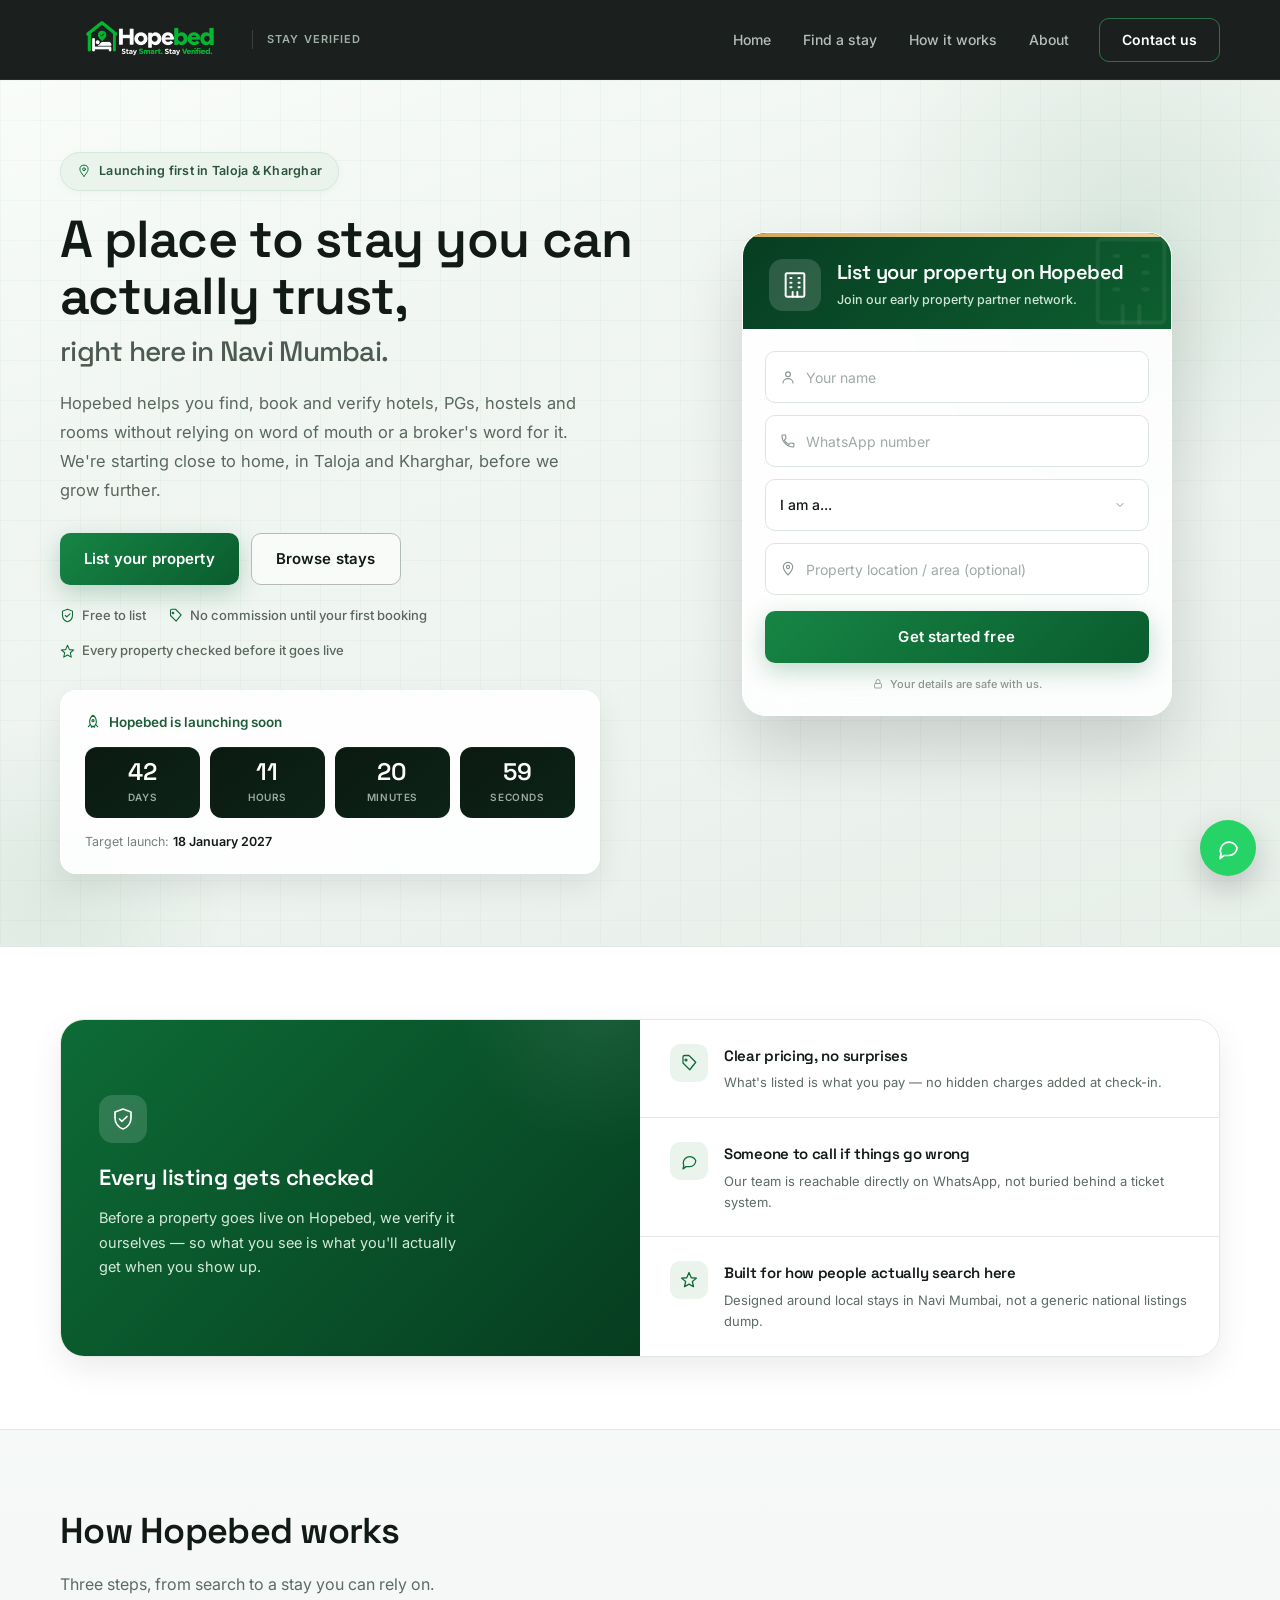
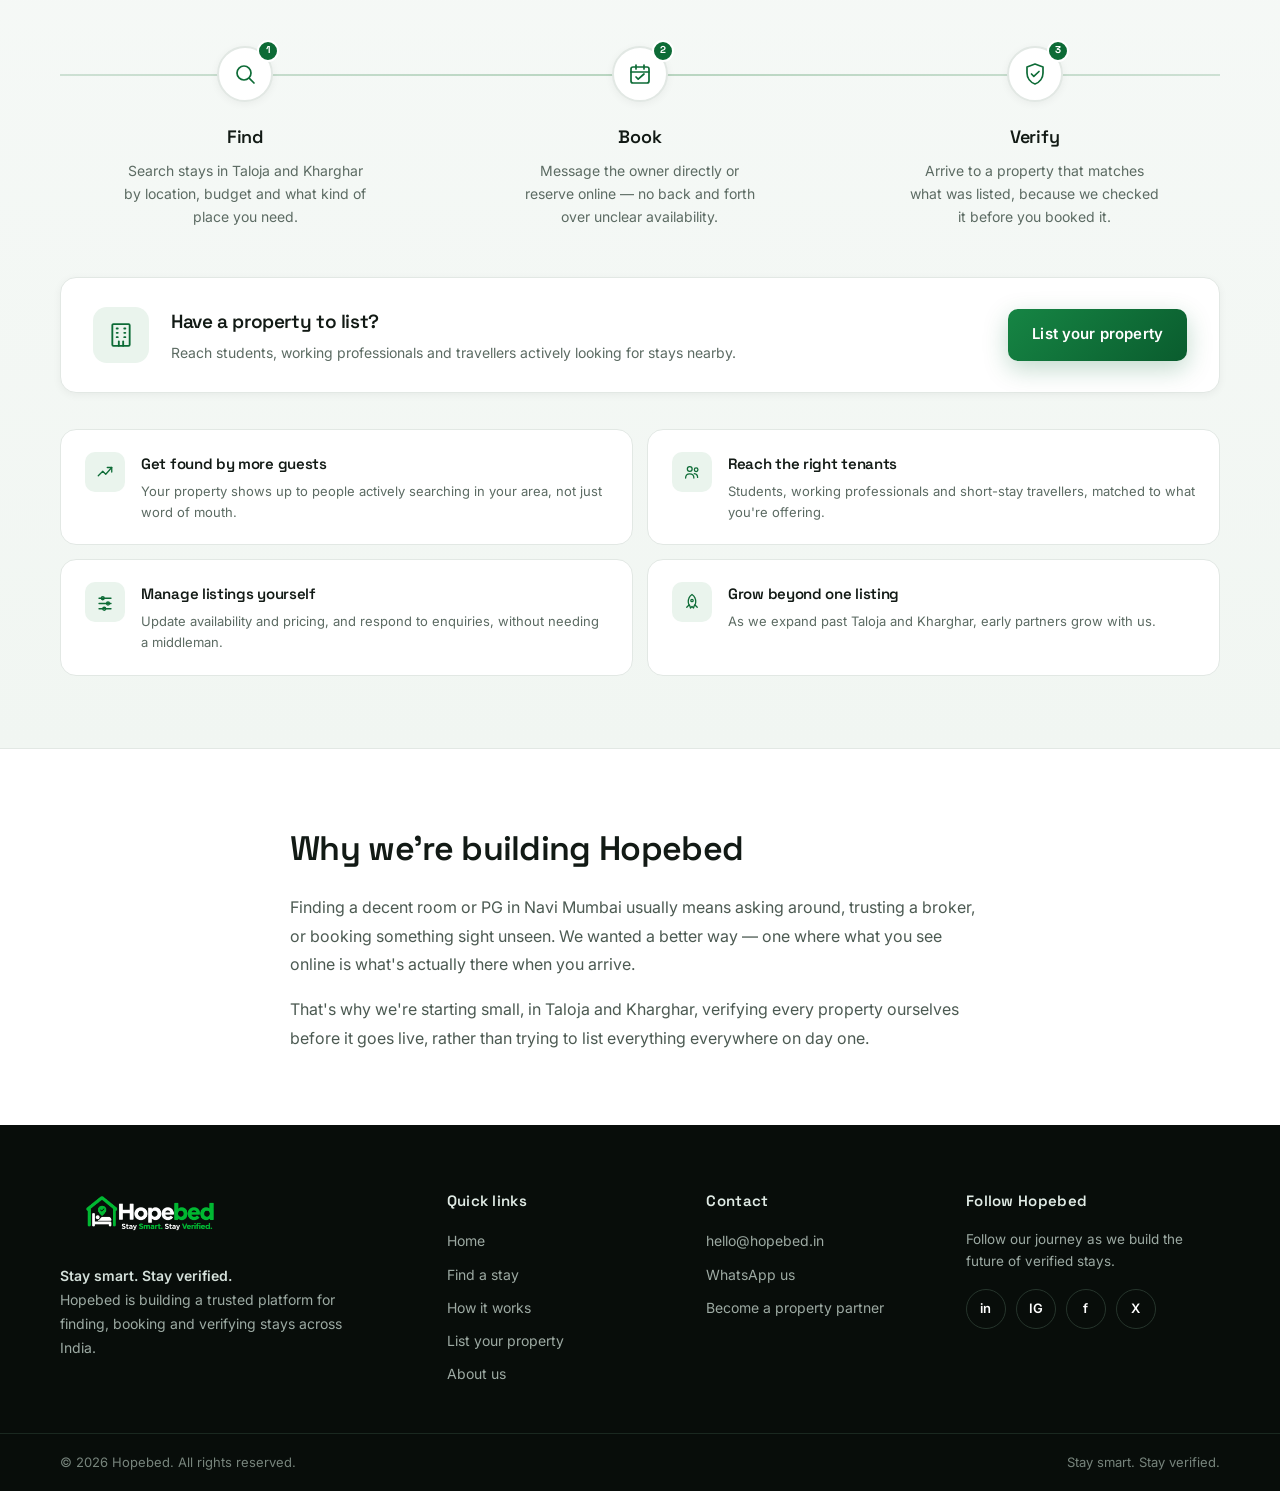
==== index.html @ f9433276 "Fix HTML structure by adding missing newline" ====
<!DOCTYPE html>
<html lang="en-IN">
<head>
    <meta charset="UTF-8">
    <meta name="viewport" content="width=device-width, initial-scale=1.0">
    <meta name="theme-color" content="#0a5c2e">
    <title>Hopebed | Find Verified Hotels, PGs & Hostels in India</title>
    <meta name="description" content="Hopebed is building a trusted platform to discover, book and verify hotels, PGs, hostels, rooms and accommodation in India. Launching first in Taloja and Kharghar, Navi Mumbai.">
    <meta name="author" content="Hopebed">
    <meta name="robots" content="index, follow">
    <link rel="canonical" href="https://hopebed.in/">
    <link rel="icon" type="image/png" href="./assets/favicon.PNG">
    <link rel="apple-touch-icon" href="./assets/favicon.PNG">

    <meta property="og:type" content="website">
    <meta property="og:url" content="https://hopebed.in/">
    <meta property="og:title" content="Hopebed | Find & Book Verified Stays in India">
    <meta property="og:description" content="Discover, book and verify trusted hotels, PGs, hostels, rooms and accommodation in India.">
    <meta property="og:image" content="https://hopebed.in/assets/favicon.PNG">
    <meta property="og:site_name" content="Hopebed">
    <meta property="og:locale" content="en_IN">

    <meta name="twitter:card" content="summary_large_image">
    <meta name="twitter:title" content="Hopebed | Verified Stays in India">
    <meta name="twitter:description" content="Find, book and verify trusted hotels, PGs, hostels and accommodation in India.">

    <script type="application/ld+json">
        {"@context":"https://schema.org","@type":"Organization","@id":"https://hopebed.in/#organization","name":"Hopebed","url":"https://hopebed.in/","logo":"https://hopebed.in/assets/favicon.PNG","description":"Hopebed is building a trusted platform to help people discover, book and verify accommodation in India.","email":"hello@hopebed.in","areaServed":{"@type":"Country","name":"India"}}
    </script>

    <link rel="preconnect" href="https://fonts.googleapis.com">
    <link rel="preconnect" href="https://fonts.gstatic.com" crossorigin>
    <link href="https://fonts.googleapis.com/css2?family=Space+Grotesk:wght@500;600;700&family=Inter:wght@400;500;600;700&display=swap" rel="stylesheet">

    <style>
        /* =====================================================
           ROOT — premium palette
        ===================================================== */
        :root {
            --green: #0d6b36;
            --green-dark: #063d20;
            --green-light: #168447;
            --green-pale: #eaf4ed;
            --green-mist: #f4faf6;
            --dark: #080d0a;
            --dark-soft: #0e1511;
            --text: #121a15;
            --muted: #5c6b63;
            --line: #e2e8e4;
            --soft: #f6f9f7;
            --white: #ffffff;
            --accent-gold: #d4a853;
            --shadow-sm: 0 2px 8px rgba(0, 0, 0, .05);
            --shadow-md: 0 12px 32px rgba(0, 0, 0, .08);
            --shadow-lg: 0 24px 56px rgba(0, 0, 0, .12);
            --shadow-xl: 0 32px 64px rgba(0, 0, 0, .15);
            --radius-sm: 10px;
            --radius-md: 16px;
            --radius-lg: 24px;
            --radius-xl: 32px;
            --font-display: "Space Grotesk", ui-sans-serif, system-ui, sans-serif;
            --font-body: "Inter", ui-sans-serif, system-ui, sans-serif;
            --transition: .25s cubic-bezier(.25, .46, .45, .94);
        }

        * {
            box-sizing: border-box;
            margin: 0;
            padding: 0;
        }
        html {
            scroll-behavior: smooth;
            -webkit-font-smoothing: antialiased;
            -moz-osx-font-smoothing: grayscale;
        }
        body {
            font-family: var(--font-body);
            color: var(--text);
            background: var(--white);
            line-height: 1.65;
            overflow-x: hidden;
        }
        body.menu-open {
            overflow: hidden;
        }
        a {
            text-decoration: none;
            color: inherit;
        }
        button,
        input,
        select {
            font: inherit;
            color: inherit;
        }
        img {
            max-width: 100%;
            display: block;
        }
        h1,
        h2,
        h3,
        h4 {
            font-family: var(--font-display);
            font-weight: 600;
            letter-spacing: -0.02em;
        }
        .container {
            width: min(1160px, calc(100% - 64px));
            margin-inline: auto;
        }

        .icon {
            width: 1em;
            height: 1em;
            stroke: currentColor;
            fill: none;
            stroke-width: 1.7;
            stroke-linecap: round;
            stroke-linejoin: round;
            flex-shrink: 0;
            display: block;
        }

        /* =====================================================
           NAVBAR — premium dark with blur
        ===================================================== */
        .nav {
            height: 80px;
            background: rgba(8, 13, 10, 0.92);
            backdrop-filter: blur(12px);
            color: #fff;
            position: sticky;
            top: 0;
            z-index: 1000;
            border-bottom: 1px solid rgba(255, 255, 255, .06);
        }
        .nav-inner {
            height: 100%;
            display: flex;
            align-items: center;
            justify-content: space-between;
            gap: 30px;
        }
        .brand {
            display: flex;
            align-items: center;
            flex-shrink: 0;
            gap: 12px;
            padding: 6px 0;
        }
        /* Removed white background from logo wrapper */
        .brand-logo-wrap {
            display: flex;
            align-items: center;
            justify-content: center;
        }
        .brand-logo {
            width: 180px;
            height: 52px;
            object-fit: contain;
            object-position: center;
            display: block;
            filter: brightness(1.1);
        }
        .brand-tagline {
            font-size: 11px;
            font-weight: 600;
            letter-spacing: .1em;
            text-transform: uppercase;
            color: #9fb0a7;
            padding-left: 14px;
            border-left: 1px solid rgba(255, 255, 255, .15);
        }

        .desktop-nav {
            display: flex;
            align-items: center;
            gap: 32px;
            margin-left: auto;
        }
        .desktop-nav a {
            color: #b5c0ba;
            font-size: 14px;
            font-weight: 500;
            transition: var(--transition);
            position: relative;
            padding: 6px 0;
        }
        .desktop-nav a::after {
            content: '';
            position: absolute;
            bottom: 0;
            left: 0;
            right: 0;
            height: 2px;
            background: var(--green-light);
            border-radius: 2px;
            transform: scaleX(0);
            transform-origin: left;
            transition: transform var(--transition);
        }
        .desktop-nav a:hover {
            color: #fff;
        }
        .desktop-nav a:hover::after {
            transform: scaleX(1);
        }

        .nav-actions {
            display: flex;
            align-items: center;
            gap: 14px;
        }
        .contact {
            min-height: 44px;
            padding: 0 22px;
            display: inline-flex;
            align-items: center;
            justify-content: center;
            border: 1px solid rgba(60, 200, 110, .5);
            border-radius: var(--radius-sm);
            font-size: 14px;
            font-weight: 600;
            transition: var(--transition);
            background: transparent;
            color: #fff;
        }
        .contact:hover {
            background: var(--green);
            border-color: var(--green);
            box-shadow: 0 6px 20px rgba(13, 107, 54, .4);
        }

        .menu-btn {
            display: none;
            width: 44px;
            height: 44px;
            border: 0;
            background: transparent;
            color: #fff;
            cursor: pointer;
            align-items: center;
            justify-content: center;
            border-radius: var(--radius-sm);
            transition: var(--transition);
        }
        .menu-btn:hover {
            background: rgba(255, 255, 255, .08);
        }
        .menu-btn .icon {
            width: 22px;
            height: 22px;
        }

        /* =====================================================
           MOBILE MENU — refined
        ===================================================== */
        .mobile-menu-overlay {
            position: fixed;
            inset: 0;
            background: rgba(0, 0, 0, .6);
            backdrop-filter: blur(6px);
            opacity: 0;
            visibility: hidden;
            transition: var(--transition);
            z-index: 1998;
        }
        .mobile-menu-overlay.active {
            opacity: 1;
            visibility: visible;
        }

        .mobile-menu {
            position: fixed;
            top: 0;
            right: 0;
            width: min(400px, 90%);
            height: 100dvh;
            background: var(--dark);
            color: #fff;
            z-index: 2000;
            padding: 0 24px 24px;
            transform: translateX(100%);
            transition: .35s cubic-bezier(.22, .61, .36, 1);
            display: flex;
            flex-direction: column;
        }
        .mobile-menu.active {
            transform: translateX(0);
        }
        .mobile-menu-header {
            min-height: 76px;
            display: flex;
            align-items: center;
            justify-content: space-between;
            border-bottom: 1px solid #1e2b23;
        }
        /* Removed white background from mobile logo wrapper */
        .mobile-menu-logo-wrap {
            display: flex;
            align-items: center;
            justify-content: center;
        }
        .mobile-menu-logo {
            width: 160px;
            height: 46px;
            object-fit: contain;
            object-position: center;
            filter: brightness(1.1);
        }
        .mobile-menu-close {
            width: 40px;
            height: 40px;
            border: 0;
            border-radius: 50%;
            background: #18231d;
            color: #fff;
            cursor: pointer;
            display: flex;
            align-items: center;
            justify-content: center;
            transition: var(--transition);
        }
        .mobile-menu-close:hover {
            background: #26352c;
        }
        .mobile-menu-close .icon {
            width: 18px;
            height: 18px;
        }

        .mobile-menu-nav {
            display: flex;
            flex-direction: column;
            gap: 4px;
            padding: 20px 0;
        }
        .menu-link {
            min-height: 52px;
            display: flex;
            align-items: center;
            gap: 10px;
            padding: 12px 16px;
            border-radius: 10px;
            font-weight: 500;
            font-size: 15px;
            transition: var(--transition);
        }
        .menu-link:hover {
            background: #131f18;
        }
        .menu-list-property {
            background: linear-gradient(135deg, #1b8748, #0c5d30);
            justify-content: space-between;
            font-weight: 600;
            box-shadow: 0 4px 14px rgba(13, 107, 54, .3);
        }
        .menu-list-property:hover {
            background: linear-gradient(135deg, #1f9a53, #0e6b38);
        }
        .menu-list-property .icon {
            width: 16px;
            height: 16px;
        }

        .mobile-menu-actions {
            margin-top: auto;
            padding-top: 18px;
            border-top: 1px solid #1e2b23;
        }
        .menu-whatsapp {
            min-height: 52px;
            display: flex;
            align-items: center;
            justify-content: center;
            gap: 8px;
            border: 1px solid #3a4d42;
            border-radius: 10px;
            font-weight: 600;
            font-size: 14px;
            transition: var(--transition);
        }
        .menu-whatsapp:hover {
            background: #13201a;
            border-color: #5a7568;
        }
        .menu-whatsapp .icon {
            width: 16px;
            height: 16px;
        }

        /* =====================================================
           HERO — premium with abstract background
        ===================================================== */
        .hero {
            position: relative;
            overflow: hidden;
            background: linear-gradient(160deg, #f9fcf9 0%, #f1f6f2 30%, #eef4f0 60%, #e7efe9 100%);
            border-bottom: 1px solid var(--line);
        }
        .hero::before {
            content: '';
            position: absolute;
            width: 600px;
            height: 600px;
            right: -150px;
            top: -150px;
            border-radius: 50%;
            background: radial-gradient(circle, rgba(13, 107, 54, 0.1), transparent 65%);
            pointer-events: none;
        }
        .hero::after {
            content: '';
            position: absolute;
            width: 350px;
            height: 350px;
            left: -120px;
            bottom: -120px;
            border-radius: 50%;
            background: radial-gradient(circle, rgba(13, 107, 54, 0.08), transparent 70%);
            pointer-events: none;
        }
        .hero-grid-bg {
            position: absolute;
            top: 0;
            left: 0;
            right: 0;
            bottom: 0;
            background-image: 
                linear-gradient(rgba(13, 107, 54, 0.03) 1px, transparent 1px),
                linear-gradient(90deg, rgba(13, 107, 54, 0.03) 1px, transparent 1px);
            background-size: 40px 40px;
            pointer-events: none;
        }

        .hero-inner {
            position: relative;
            z-index: 2;
            display: grid;
            grid-template-columns: 1fr 0.9fr;
            align-items: start;
            gap: 48px;
            padding: 64px 0 72px;
        }

        .hero-content {
            max-width: 620px;
            padding-top: 8px;
        }
        .location-tag {
            display: inline-flex;
            align-items: center;
            gap: 8px;
            padding: 8px 16px;
            background: var(--green-pale);
            border: 1px solid #d4e8db;
            border-radius: 30px;
            color: #2c533d;
            font-size: 12.5px;
            font-weight: 600;
            letter-spacing: .02em;
            box-shadow: 0 2px 8px rgba(0,0,0,.03);
        }
        .location-tag .icon {
            color: var(--green);
            width: 14px;
            height: 14px;
        }

        h1 {
            margin: 20px 0 20px;
            font-weight: 600;
            letter-spacing: -0.03em;
            color: var(--text);
        }
        h1 .line-a {
            display: block;
            font-size: clamp(34px, 4.5vw, 52px);
            line-height: 1.1;
        }
        h1 .line-b {
            display: block;
            font-size: clamp(20px, 2.5vw, 28px);
            font-weight: 500;
            color: #4c5a52;
            line-height: 1.3;
            margin-top: 8px;
        }

        .hero-copy {
            max-width: 520px;
            margin: 0;
            font-size: 16.5px;
            line-height: 1.75;
            color: #5a675f;
        }

        .hero-buttons {
            display: flex;
            align-items: center;
            gap: 12px;
            margin: 28px 0 20px;
            flex-wrap: wrap;
        }
        .btn {
            min-height: 52px;
            padding: 0 24px;
            border-radius: var(--radius-sm);
            display: inline-flex;
            align-items: center;
            gap: 8px;
            justify-content: center;
            font-size: 15px;
            font-weight: 600;
            cursor: pointer;
            border: 0;
            transition: var(--transition);
            letter-spacing: .01em;
        }
        .btn-primary {
            color: #fff;
            background: linear-gradient(135deg, #168544, #0a5c2e);
            box-shadow: 0 8px 24px rgba(13, 107, 54, .25);
        }
        .btn-primary:hover {
            box-shadow: 0 12px 32px rgba(13, 107, 54, .35);
            transform: translateY(-2px);
            background: linear-gradient(135deg, #1a954e, #0d6b36);
        }
        .btn-outline {
            border: 1.5px solid #b0bcb5;
            background: rgba(255, 255, 255, 0.6);
            backdrop-filter: blur(4px);
            color: var(--text);
        }
        .btn-outline:hover {
            border-color: var(--green);
            color: var(--green-dark);
            background: rgba(13, 107, 54, .06);
        }
        .btn:focus-visible {
            outline: 3px solid rgba(13, 107, 54, .4);
            outline-offset: 2px;
        }

        .hero-notes {
            display: flex;
            flex-wrap: wrap;
            gap: 14px 22px;
        }
        .hero-notes .note {
            display: flex;
            align-items: center;
            gap: 7px;
            font-size: 13px;
            color: #5a675f;
            font-weight: 500;
        }
        .hero-notes .icon {
            color: var(--green);
            width: 15px;
            height: 15px;
        }

        /* countdown — premium card */
        .launch-countdown {
            max-width: 540px;
            margin-top: 28px;
            padding: 20px 24px;
            background: rgba(255, 255, 255, 0.9);
            backdrop-filter: blur(10px);
            border: 1px solid rgba(255, 255, 255, 0.8);
            border-radius: var(--radius-md);
            box-shadow: var(--shadow-md);
        }
        .launch-label {
            display: flex;
            align-items: center;
            gap: 8px;
            margin-bottom: 14px;
            font-size: 13.5px;
            font-weight: 600;
            color: #1f5c39;
        }
        .launch-label .icon {
            color: var(--green);
            width: 16px;
            height: 16px;
        }
        .countdown {
            display: flex;
            gap: 10px;
        }
        .countdown-box {
            flex: 1;
            min-width: 70px;
            padding: 12px 6px;
            text-align: center;
            background: linear-gradient(145deg, #0b1a11, #0d2318);
            border-radius: 12px;
            color: #fff;
            box-shadow: inset 0 1px 0 rgba(255,255,255,.05);
        }
        .countdown-number {
            display: block;
            font-family: var(--font-display);
            font-size: 24px;
            font-weight: 600;
            line-height: 1.1;
            letter-spacing: .02em;
        }
        .countdown-text {
            display: block;
            margin-top: 4px;
            font-size: 10px;
            font-weight: 600;
            letter-spacing: .06em;
            text-transform: uppercase;
            color: #9caaa3;
        }
        .launch-date {
            margin: 14px 0 0;
            font-size: 12.5px;
            color: #76827b;
        }
        .launch-date strong {
            color: var(--text);
            font-weight: 600;
        }

        /* =====================================================
           LEAD CARD — premium glass style (with image icon)
        ===================================================== */
        .lead-card {
            width: 100%;
            max-width: 430px;
            justify-self: center;
            background: rgba(255, 255, 255, 0.85);
            backdrop-filter: blur(20px);
            border: 1px solid rgba(255, 255, 255, 0.9);
            border-radius: var(--radius-lg);
            overflow: hidden;
            box-shadow: var(--shadow-xl);
            transition: var(--transition);
            margin-top: 88px;
            margin-right: initial;
        }
        .lead-head {
            padding: 26px 26px 18px;
            background: linear-gradient(135deg, #073d22, #0d5f30);
            color: #fff;
            position: relative;
            display: flex;
            align-items: center;
            gap: 16px;
        }
        .lead-head::after {
            content: '';
            position: absolute;
            top: 0;
            left: 0;
            right: 0;
            height: 4px;
            background: linear-gradient(90deg, #d4a853, #f0d6a0);
        }
        .lead-head-icon {
            width: 52px;
            height: 52px;
            border-radius: 14px;
            background: rgba(255, 255, 255, 0.15);
            display: flex;
            align-items: center;
            justify-content: center;
            flex-shrink: 0;
        }
        .lead-head-icon .icon {
            width: 28px;
            height: 28px;
            color: #fff;
        }
        .lead-head h2 {
            font-size: 20px;
            line-height: 1.3;
            font-weight: 600;
            margin-bottom: 5px;
        }
        .lead-head p {
            margin: 0;
            font-size: 12.5px;
            font-weight: 500;
            color: #cfe6d7;
        }
        /* subtle background icon */
        .lead-head::before {
            content: '';
            position: absolute;
            right: -10px;
            top: 50%;
            transform: translateY(-50%);
            width: 100px;
            height: 100px;
            background: url("data:image/svg+xml,%3Csvg xmlns='http://www.w3.org/2000/svg' viewBox='0 0 24 24' fill='none' stroke='rgba(255,255,255,0.08)' stroke-width='1' stroke-linecap='round' stroke-linejoin='round'%3E%3Crect x='4' y='2' width='16' height='20' rx='1'/%3E%3Cline x1='8' y1='6' x2='9' y2='6'/%3E%3Cline x1='15' y1='6' x2='16' y2='6'/%3E%3Cline x1='8' y1='10' x2='9' y2='10'/%3E%3Cline x1='15' y1='10' x2='16' y2='10'/%3E%3Cline x1='8' y1='14' x2='9' y2='14'/%3E%3Cline x1='15' y1='14' x2='16' y2='14'/%3E%3Cline x1='10' y1='22' x2='10' y2='18'/%3E%3Cline x1='14' y1='22' x2='14' y2='18'/%3E%3C/svg%3E") no-repeat center / contain;
            opacity: 0.8;
            pointer-events: none;
        }

        .form {
            padding: 22px;
        }
        .field {
            width: 100%;
            height: 52px;
            margin-bottom: 12px;
            padding: 0 14px;
            display: flex;
            align-items: center;
            gap: 10px;
            border: 1.5px solid #dde5e0;
            border-radius: var(--radius-sm);
            background: rgba(255, 255, 255, 0.8);
            transition: var(--transition);
            color: #8a958e;
        }
        .field:focus-within {
            border-color: var(--green-light);
            box-shadow: 0 0 0 3px rgba(22, 132, 71, .12);
            color: var(--green);
        }
        .field .icon {
            width: 16px;
            height: 16px;
            flex-shrink: 0;
        }
        .field input,
        .field select {
            width: 100%;
            height: 100%;
            border: 0;
            outline: 0;
            background: transparent;
            color: var(--text);
            font-size: 14px;
            font-weight: 500;
        }
        .field input::placeholder {
            color: #a0aba5;
            font-weight: 400;
        }
        .field select {
            cursor: pointer;
            appearance: none;
            -webkit-appearance: none;
            padding-right: 20px;
            background-image: url("data:image/svg+xml,%3Csvg xmlns='http://www.w3.org/2000/svg' width='12' height='12' viewBox='0 0 24 24' fill='none' stroke='%238a958e' stroke-width='2' stroke-linecap='round' stroke-linejoin='round'%3E%3Cpolyline points='6 9 12 15 18 9'/%3E%3C/svg%3E");
            background-repeat: no-repeat;
            background-position: right 8px center;
        }
        .field.error {
            border-color: #d64545;
        }
        .field.error:focus-within {
            box-shadow: 0 0 0 3px rgba(214, 69, 69, .1);
        }

        .error-msg {
            display: none;
            margin: -4px 0 8px 4px;
            font-size: 11px;
            color: #d64545;
            font-weight: 500;
        }
        .error-msg.show {
            display: block;
        }

        .form .submit {
            width: 100%;
            margin-top: 4px;
            min-height: 52px;
            border-radius: var(--radius-sm);
            font-size: 15px;
        }

        .toast {
            display: none;
            margin-top: 10px;
            padding: 10px 14px;
            background: #eaf7ee;
            border: 1px solid #b9ddc4;
            border-radius: var(--radius-sm);
            color: #196b38;
            font-size: 12px;
            text-align: center;
            font-weight: 500;
        }
        .toast.show {
            display: block;
            animation: fadeInUp .3s ease;
        }
        .secure {
            margin-top: 12px;
            display: flex;
            align-items: center;
            justify-content: center;
            gap: 6px;
            font-size: 11px;
            color: #8a958e;
            font-weight: 500;
        }
        .secure .icon {
            width: 12px;
            height: 12px;
        }

        @keyframes fadeInUp {
            from { opacity: 0; transform: translateY(6px); }
            to { opacity: 1; transform: translateY(0); }
        }

        /* =====================================================
           BENEFITS — premium grid
        ===================================================== */
        .section {
            padding: 72px 0;
        }
        .benefits-section {
            background: var(--white);
            border-bottom: 1px solid var(--line);
        }
        .benefits-grid {
            display: grid;
            grid-template-columns: 1fr 1fr;
            gap: 0;
            border: 1px solid var(--line);
            border-radius: var(--radius-lg);
            overflow: hidden;
            box-shadow: var(--shadow-md);
        }
        .benefit-feature {
            padding: 42px 38px;
            background: linear-gradient(135deg, #0d6b36, #063d20);
            color: #fff;
            display: flex;
            flex-direction: column;
            justify-content: center;
            gap: 14px;
            position: relative;
            overflow: hidden;
        }
        .benefit-feature::before {
            content: '';
            position: absolute;
            top: -50%;
            right: -20%;
            width: 300px;
            height: 300px;
            background: radial-gradient(circle, rgba(255,255,255,0.08), transparent 70%);
            border-radius: 50%;
        }
        .benefit-feature .icon-badge {
            width: 48px;
            height: 48px;
            border-radius: 14px;
            background: rgba(255, 255, 255, .15);
            display: flex;
            align-items: center;
            justify-content: center;
            margin-bottom: 6px;
        }
        .benefit-feature .icon-badge .icon {
            width: 24px;
            height: 24px;
        }
        .benefit-feature h3 {
            font-size: 22px;
            font-weight: 600;
            line-height: 1.3;
        }
        .benefit-feature p {
            margin: 0;
            font-size: 14.5px;
            line-height: 1.7;
            color: #d6ead9;
            max-width: 360px;
        }

        .benefit-list {
            display: flex;
            flex-direction: column;
        }
        .benefit-row {
            flex: 1;
            padding: 24px 30px;
            display: flex;
            gap: 16px;
            align-items: flex-start;
            border-bottom: 1px solid var(--line);
            transition: var(--transition);
            background: var(--white);
        }
        .benefit-row:last-child {
            border-bottom: 0;
        }
        .benefit-row:hover {
            background: var(--green-mist);
        }
        .benefit-row .icon-wrap {
            width: 38px;
            height: 38px;
            border-radius: 10px;
            flex-shrink: 0;
            background: var(--green-pale);
            color: var(--green);
            display: flex;
            align-items: center;
            justify-content: center;
        }
        .benefit-row .icon-wrap .icon {
            width: 18px;
            height: 18px;
        }
        .benefit-row h4 {
            font-size: 15px;
            font-weight: 600;
            margin-bottom: 4px;
        }
        .benefit-row p {
            margin: 0;
            font-size: 13px;
            line-height: 1.6;
            color: var(--muted);
        }

        /* =====================================================
           HOW IT WORKS — fixed timeline with proper connection line
        ===================================================== */
        .how {
            padding: 72px 0;
            background: linear-gradient(180deg, var(--soft), #f1f6f2);
            border-bottom: 1px solid var(--line);
        }
        .how-head {
            max-width: 560px;
            margin-bottom: 48px;
        }
        .how-head h2 {
            font-size: clamp(28px, 3vw, 36px);
            font-weight: 600;
            margin-bottom: 10px;
            letter-spacing: -0.02em;
        }
        .how-head p {
            margin: 0;
            font-size: 16px;
            color: var(--muted);
        }

        .timeline {
            position: relative;
            display: grid;
            grid-template-columns: repeat(3, 1fr);
            gap: 24px;
        }
        /* Fixed connecting line - now properly centered and aligned */
        .timeline::before {
            content: '';
            position: absolute;
            top: 28px; /* Half of 56px marker height */
            left: 0;
            right: 0;
            height: 2px;
            background: linear-gradient(90deg, #cde0d3, #b8d5c0, #cde0d3);
            z-index: 1;
        }
        .step {
            position: relative;
            text-align: center;
            padding: 0;
        }
        .step-marker {
            width: 56px;
            height: 56px;
            border-radius: 50%;
            background: var(--white);
            border: 2px solid var(--line);
            display: flex;
            align-items: center;
            justify-content: center;
            color: var(--green);
            position: relative;
            z-index: 2;
            margin: 0 auto 20px;
            box-shadow: var(--shadow-sm);
            transition: var(--transition);
        }
        .step:hover .step-marker {
            border-color: var(--green);
            box-shadow: 0 6px 20px rgba(13, 107, 54, .25);
        }
        .step-marker .icon {
            width: 24px;
            height: 24px;
        }
        .step-num {
            position: absolute;
            top: -8px;
            right: -8px;
            width: 22px;
            height: 22px;
            border-radius: 50%;
            background: var(--green);
            color: #fff;
            font-size: 10px;
            font-weight: 700;
            display: flex;
            align-items: center;
            justify-content: center;
            font-family: var(--font-display);
            border: 2px solid var(--white);
        }
        .step h3 {
            font-size: 18px;
            font-weight: 600;
            margin-bottom: 8px;
            letter-spacing: -0.01em;
        }
        .step p {
            margin: 0;
            font-size: 14px;
            color: var(--muted);
            line-height: 1.65;
            max-width: 250px;
            margin-left: auto;
            margin-right: auto;
        }

        /* property CTA banner */
        .property-cta {
            margin: 48px 0 0;
            padding: 28px 32px;
            display: flex;
            align-items: center;
            gap: 22px;
            flex-wrap: wrap;
            background: var(--white);
            border: 1px solid var(--line);
            border-radius: var(--radius-md);
            box-shadow: var(--shadow-sm);
        }
        .property-cta .icon-wrap {
            width: 56px;
            height: 56px;
            border-radius: 14px;
            flex-shrink: 0;
            background: var(--green-pale);
            color: var(--green);
            display: flex;
            align-items: center;
            justify-content: center;
        }
        .property-cta .icon-wrap .icon {
            width: 26px;
            height: 26px;
        }
        .property-copy {
            flex: 1;
            min-width: 220px;
        }
        .property-copy h3 {
            font-size: 19px;
            font-weight: 600;
            margin-bottom: 4px;
        }
        .property-copy p {
            margin: 0;
            color: var(--muted);
            font-size: 14px;
        }

        /* owner benefits — premium 2x2 grid */
        .owner-list {
            margin-top: 36px;
            display: grid;
            grid-template-columns: repeat(2, 1fr);
            gap: 14px;
        }
        .owner-item {
            padding: 22px 24px;
            display: flex;
            gap: 16px;
            background: var(--white);
            border: 1px solid var(--line);
            border-radius: var(--radius-md);
            transition: var(--transition);
        }
        .owner-item:hover {
            box-shadow: var(--shadow-md);
            border-color: #d0ddd5;
            transform: translateY(-2px);
        }
        .owner-item .icon-wrap {
            width: 40px;
            height: 40px;
            border-radius: 10px;
            flex-shrink: 0;
            background: var(--green-pale);
            color: var(--green);
            display: flex;
            align-items: center;
            justify-content: center;
        }
        .owner-item .icon-wrap .icon {
            width: 18px;
            height: 18px;
        }
        .owner-item h4 {
            font-size: 15px;
            font-weight: 600;
            margin-bottom: 4px;
        }
        .owner-item p {
            margin: 0;
            font-size: 13px;
            color: var(--muted);
            line-height: 1.6;
        }

        /* =====================================================
           ABOUT — refined
        ===================================================== */
        .about-section {
            background: var(--white);
        }
        .about-content {
            max-width: 700px;
        }
        .about-content h2 {
            font-size: clamp(26px, 3vw, 34px);
            font-weight: 600;
            margin-bottom: 16px;
            letter-spacing: -0.02em;
        }
        .about-content p {
            margin: 0;
            color: #4c5a52;
            font-size: 16px;
            line-height: 1.8;
        }
        .about-content p+p {
            margin-top: 16px;
        }

        /* =====================================================
           WHATSAPP FLOAT
        ===================================================== */
        .whatsapp {
            position: fixed;
            right: 24px;
            bottom: 24px;
            width: 56px;
            height: 56px;
            border-radius: 50%;
            display: flex;
            align-items: center;
            justify-content: center;
            background: #25D366;
            color: #fff;
            z-index: 900;
            box-shadow: 0 12px 32px rgba(0, 0, 0, .2);
            transition: var(--transition);
        }
        .whatsapp .icon {
            width: 24px;
            height: 24px;
        }
        .whatsapp:hover {
            transform: scale(1.08);
            box-shadow: 0 16px 40px rgba(0, 0, 0, .3);
        }

        /* =====================================================
           FOOTER — premium dark
        ===================================================== */
        .footer {
            background: var(--dark);
            color: #fff;
            padding: 64px 0 0;
        }
        .footer-grid {
            display: grid;
            grid-template-columns: 1.6fr 1fr 1fr 1.2fr;
            gap: 48px;
            padding-bottom: 48px;
        }
        /* Removed white background from footer logo wrapper */
        .footer-logo-wrap {
            display: inline-block;
            margin-bottom: 16px;
        }
        .footer-logo {
            width: 180px;
            height: 52px;
            object-fit: contain;
            object-position: center;
            filter: brightness(1.1);
        }
        .footer-brand p {
            color: #9caaa3;
            max-width: 300px;
            font-size: 14px;
            line-height: 1.7;
        }
        .footer-brand p strong {
            color: #d4e0da;
            font-weight: 600;
        }
        .footer h3 {
            margin: 0 0 16px;
            font-size: 15px;
            font-weight: 600;
            letter-spacing: .02em;
            color: #e0ebe5;
        }
        .footer-links {
            display: flex;
            flex-direction: column;
            gap: 10px;
        }
        .footer-links a {
            color: #9daaa3;
            font-size: 14px;
            transition: var(--transition);
        }
        .footer-links a:hover {
            color: #fff;
        }
        .social-text {
            color: #9caaa3;
            font-size: 13.5px;
            line-height: 1.6;
        }
        .social-links {
            display: flex;
            gap: 10px;
            margin-top: 16px;
        }
        .social-links a {
            width: 40px;
            height: 40px;
            border: 1px solid #26352c;
            border-radius: 50%;
            display: grid;
            place-items: center;
            color: #fff;
            font-weight: 600;
            font-size: 13px;
            transition: var(--transition);
        }
        .social-links a:hover {
            background: rgba(255, 255, 255, .1);
            border-color: #4a5d52;
        }
        .footer-bottom {
            border-top: 1px solid #1a2820;
            padding: 18px 0;
            color: #77847c;
            font-size: 13px;
        }
        .footer-bottom-inner {
            display: flex;
            justify-content: space-between;
            gap: 16px;
            flex-wrap: wrap;
        }

        /* =====================================================
           RESPONSIVE — tablet
        ===================================================== */
        @media (max-width: 1000px) {
            .container {
                width: min(100% - 40px, 720px);
            }
            .desktop-nav {
                display: none;
            }
            .menu-btn {
                display: flex;
            }
            .brand-tagline {
                display: none;
            }
            .hero-inner {
                grid-template-columns: 1fr;
                gap: 36px;
                padding: 48px 0 56px;
            }
            .hero-content {
                max-width: 640px;
            }
            .lead-card {
                justify-self: center;
                max-width: 500px;
            }
            .benefits-grid {
                grid-template-columns: 1fr;
            }
            .timeline {
                grid-template-columns: 1fr;
                gap: 28px;
            }
            .timeline::before {
                display: none;
            }
            .step {
                text-align: left;
            }
            .step-marker {
                margin: 0 0 16px 0;
            }
            .step p {
                max-width: 100%;
                margin-left: 0;
                margin-right: 0;
            }
            .property-cta {
                flex-direction: column;
                text-align: center;
                padding: 24px;
            }
            .property-cta .btn {
                width: 100%;
            }
            .owner-list {
                grid-template-columns: 1fr;
            }
            .footer-grid {
                grid-template-columns: repeat(2, 1fr);
                gap: 36px;
            }
        }

        /* =====================================================
           RESPONSIVE — mobile
        ===================================================== */
        @media (max-width: 600px) {
            .container {
                width: calc(100% - 28px);
            }
            .nav {
                height: 68px;
            }
            .brand-logo {
                width: 150px;
                height: 44px;
            }
            .contact {
                display: none;
            }
            .mobile-menu {
                width: 90%;
                padding-left: 18px;
                padding-right: 18px;
            }
            .mobile-menu-logo {
                width: 140px;
                height: 40px;
            }
            .hero-inner {
                padding: 36px 0 44px;
                gap: 28px;
            }
            h1 .line-a {
                font-size: 30px;
            }
            h1 .line-b {
                font-size: 18px;
            }
            .hero-copy {
                font-size: 15px;
            }
            .hero-buttons {
                flex-direction: column;
                align-items: stretch;
            }
            .hero-buttons .btn {
                width: 100%;
            }
            .countdown {
                display: grid;
                grid-template-columns: repeat(4, 1fr);
                gap: 6px;
            }
            .countdown-box {
                min-width: 0;
                padding: 10px 3px;
            }
            .countdown-number {
                font-size: 19px;
            }
            .countdown-text {
                font-size: 8px;
            }
            .lead-head {
                padding: 22px 20px 18px;
            }
            .lead-head-icon {
                width: 44px;
                height: 44px;
            }
            .lead-head-icon .icon {
                width: 24px;
                height: 24px;
            }
            .form {
                padding: 18px;
            }
            .field {
                height: 48px;
                font-size: 13px;
            }
            .section {
                padding: 52px 0;
            }
            .how {
                padding: 52px 0;
            }
            .benefit-feature {
                padding: 30px 24px;
            }
            .benefit-row {
                padding: 20px 22px;
            }
            .property-cta {
                padding: 20px;
                gap: 14px;
            }
            .property-cta .icon-wrap {
                width: 46px;
                height: 46px;
            }
            .owner-item {
                padding: 18px 20px;
            }
            .footer {
                padding-top: 48px;
            }
            .footer-grid {
                grid-template-columns: 1fr;
                gap: 32px;
                padding-bottom: 36px;
            }
            .footer-bottom-inner {
                flex-direction: column;
                text-align: center;
                gap: 4px;
            }
            .whatsapp {
                width: 52px;
                height: 52px;
                right: 18px;
                bottom: 18px;
            }
        }
    </style>
</head>

<body>

    <!-- icon sprite -->
    <svg style="display:none" aria-hidden="true">
        <symbol id="i-search" viewBox="0 0 24 24"><circle cx="11" cy="11" r="7"/><line x1="21" y1="21" x2="16.65" y2="16.65"/></symbol>
        <symbol id="i-calendar" viewBox="0 0 24 24"><rect x="3" y="5" width="18" height="16" rx="2"/><line x1="16" y1="3" x2="16" y2="7"/><line x1="8" y1="3" x2="8" y2="7"/><line x1="3" y1="10" x2="21" y2="10"/><path d="M8 15l2.2 2.2L16 12"/></symbol>
        <symbol id="i-shield" viewBox="0 0 24 24"><path d="M12 2 4 5v6c0 5.2 3.4 9.4 8 11 4.6-1.6 8-5.8 8-11V5l-8-3z"/><path d="M8.5 12l2.3 2.3L16 9.5"/></symbol>
        <symbol id="i-building" viewBox="0 0 24 24"><rect x="4" y="2" width="16" height="20" rx="1"/><line x1="8" y1="6" x2="9" y2="6"/><line x1="15" y1="6" x2="16" y2="6"/><line x1="8" y1="10" x2="9" y2="10"/><line x1="15" y1="10" x2="16" y2="10"/><line x1="8" y1="14" x2="9" y2="14"/><line x1="15" y1="14" x2="16" y2="14"/><line x1="10" y1="22" x2="10" y2="18"/><line x1="14" y1="22" x2="14" y2="18"/></symbol>
        <symbol id="i-users" viewBox="0 0 24 24"><circle cx="9" cy="8" r="3.2"/><path d="M3.5 20c0-3.3 2.5-5.5 5.5-5.5s5.5 2.2 5.5 5.5"/><circle cx="17.5" cy="9" r="2.4"/><path d="M15 14.3c2.6.3 4.5 2.2 4.5 5"/></symbol>
        <symbol id="i-sliders" viewBox="0 0 24 24"><line x1="4" y1="7" x2="20" y2="7"/><circle cx="9" cy="7" r="2"/><line x1="4" y1="14" x2="20" y2="14"/><circle cx="16" cy="14" r="2"/><line x1="4" y1="21" x2="20" y2="21"/><circle cx="11" cy="21" r="2"/></symbol>
        <symbol id="i-trend" viewBox="0 0 24 24"><polyline points="3 17 9 11 13 15 21 6"/><polyline points="15 6 21 6 21 12"/></symbol>
        <symbol id="i-pin" viewBox="0 0 24 24"><path d="M12 21s7-7.2 7-12a7 7 0 1 0-14 0c0 4.8 7 12 7 12z"/><circle cx="12" cy="9" r="2.4"/></symbol>
        <symbol id="i-user" viewBox="0 0 24 24"><circle cx="12" cy="8" r="3.6"/><path d="M4.5 21c0-4 3.4-6.5 7.5-6.5s7.5 2.5 7.5 6.5"/></symbol>
        <symbol id="i-phone" viewBox="0 0 24 24"><path d="M6.6 10.8a15 15 0 0 0 6.6 6.6l2.2-2.2a1 1 0 0 1 1-.2 11 11 0 0 0 3.4.5 1 1 0 0 1 1 1V20a1 1 0 0 1-1 1A17 17 0 0 1 3 4a1 1 0 0 1 1-1h3.5a1 1 0 0 1 1 1 11 11 0 0 0 .5 3.4 1 1 0 0 1-.2 1z"/></symbol>
        <symbol id="i-chat" viewBox="0 0 24 24"><path d="M21 11.5a8 8 0 0 1-8 8H8l-4 3 1-4.4A8 8 0 1 1 21 11.5z"/></symbol>
        <symbol id="i-chevron" viewBox="0 0 24 24"><polyline points="9 6 15 12 9 18"/></symbol>
        <symbol id="i-tag" viewBox="0 0 24 24"><path d="M12 2 21 11 13 21l-9-9V4a2 2 0 0 1 2-2z"/><circle cx="8" cy="8" r="1.3"/></symbol>
        <symbol id="i-star" viewBox="0 0 24 24"><polygon points="12 2 15 9 22 9.5 16.5 14 18 21 12 17.5 6 21 7.5 14 2 9.5 9 9"/></symbol>
        <symbol id="i-lock" viewBox="0 0 24 24"><rect x="5" y="11" width="14" height="9" rx="2"/><path d="M8 11V7a4 4 0 0 1 8 0v4"/></symbol>
        <symbol id="i-rocket" viewBox="0 0 24 24"><path d="M12 2c3 2 5 6 5 10 0 2-1 4-2 5l-1 3-2-2-2 2-1-3c-1-1-2-3-2-5 0-4 2-8 5-10z"/><circle cx="12" cy="10" r="1.6"/><path d="M8 16l-3 3M16 16l3 3"/></symbol>
    </svg>

    <!-- =====================================================
         NAVBAR
    ===================================================== -->
    <nav class="nav">
        <div class="container nav-inner">
            <a href="#home" class="brand" aria-label="Hopebed Home">
                <span class="brand-logo-wrap">
                    <img src="./assets/Logo_with_background.PNG" alt="Hopebed - Stay Smart. Stay Verified." class="brand-logo">
                </span>
                <span class="brand-tagline">Stay Verified</span>
            </a>

            <div class="desktop-nav">
                <a href="#">Home</a>
                <a href="find-stay.html">Find a stay</a>
                <a href="how-it-works.html">How it works</a>
                <a href="about.html">About</a>
            </div>

            <div class="nav-actions">
                <a href="contact.html" class="contact">Contact us</a>
                <button class="menu-btn" id="menuBtn" type="button" aria-label="Open menu" aria-expanded="false">
                    <svg class="icon"><line x1="4" y1="7" x2="20" y2="7" stroke="currentColor" stroke-width="1.8"/><line x1="4" y1="12" x2="20" y2="12" stroke="currentColor" stroke-width="1.8"/><line x1="4" y1="17" x2="20" y2="17" stroke="currentColor" stroke-width="1.8"/></svg>
                </button>
            </div>
        </div>
    </nav>

    <!-- Mobile menu -->
    <div class="mobile-menu-overlay" id="menuOverlay"></div>
    <div class="mobile-menu" id="mobileMenu">
        <div class="mobile-menu-header">
            <a href="#home" aria-label="Hopebed Home">
                <span class="mobile-menu-logo-wrap">
                    <img src="./assets/Logo_with_background.PNG" alt="Hopebed" class="mobile-menu-logo">
                </span>
            </a>
            <button type="button" class="mobile-menu-close" id="menuClose" aria-label="Close menu">
                <svg class="icon"><line x1="5" y1="5" x2="19" y2="19" stroke="currentColor" stroke-width="1.8"/><line x1="19" y1="5" x2="5" y2="19" stroke="currentColor" stroke-width="1.8"/></svg>
            </button>
        </div>

        <nav class="mobile-menu-nav">
            <a href="#home" class="menu-link">Home</a>
            <a href="find-stay.html" class="menu-link">Find a stay</a>
            <a href="#list" class="menu-link menu-list-property">
                <span>List your property</span>
                <svg class="icon"><use href="#i-chevron"/></svg>
            </a>
            <a href="#how" class="menu-link">How it works</a>
            <a href="#about" class="menu-link">About Hopebed</a>
            <a href="contact.html" class="menu-link">Contact</a>
        </nav>

        <div class="mobile-menu-actions">
            <a href="https://wa.me/918879892250?text=Hi%20Hopebed%2C%20I'd%20like%20to%20know%20more." target="_blank" rel="noopener" class="menu-whatsapp">
                <svg class="icon"><use href="#i-chat"/></svg>
                Chat on WhatsApp
            </a>
        </div>
    </div>

    <main id="home">

        <!-- =====================================================
             HERO
        ===================================================== -->
        <section class="hero">
            <div class="hero-grid-bg"></div>
            <div class="container hero-inner">

                <div class="hero-content">
                    <div class="location-tag">
                        <svg class="icon"><use href="#i-pin"/></svg>
                        Launching first in Taloja & Kharghar
                    </div>

                    <h1>
                        <span class="line-a">A place to stay you can actually trust,</span>
                        <span class="line-b">right here in Navi Mumbai.</span>
                    </h1>

                    <p class="hero-copy">
                        Hopebed helps you find, book and verify hotels, PGs, hostels and rooms
                        without relying on word of mouth or a broker's word for it.
                        We're starting close to home, in Taloja and Kharghar, before we grow further.
                    </p>

                    <div class="hero-buttons">
                        <a href="#list" class="btn btn-primary">List your property</a>
                        <a href="find-stay.html" class="btn btn-outline">Browse stays</a>
                    </div>

                    <div class="hero-notes">
                        <span class="note"><svg class="icon"><use href="#i-shield"/></svg>Free to list</span>
                        <span class="note"><svg class="icon"><use href="#i-tag"/></svg>No commission until your first booking</span>
                        <span class="note"><svg class="icon"><use href="#i-star"/></svg>Every property checked before it goes live</span>
                    </div>

                    <div class="launch-countdown">
                        <div class="launch-label">
                            <svg class="icon"><use href="#i-rocket"/></svg>
                            Hopebed is launching soon
                        </div>

                        <div class="countdown">
                            <div class="countdown-box"><span class="countdown-number" id="days">00</span><span class="countdown-text">Days</span></div>
                            <div class="countdown-box"><span class="countdown-number" id="hours">00</span><span class="countdown-text">Hours</span></div>
                            <div class="countdown-box"><span class="countdown-number" id="minutes">00</span><span class="countdown-text">Minutes</span></div>
                            <div class="countdown-box"><span class="countdown-number" id="seconds">00</span><span class="countdown-text">Seconds</span></div>
                        </div>

                        <p class="launch-date">Target launch: <strong>18 January 2027</strong></p>
                    </div>
                </div>

                <!-- Lead form card with image icon -->
                <div class="lead-card" id="list">
                    <div class="lead-head">
                        <div class="lead-head-icon">
                            <svg class="icon"><use href="#i-building"/></svg>
                        </div>
                        <div>
                            <h2>List your property on Hopebed</h2>
                            <p>Join our early property partner network.</p>
                        </div>
                    </div>

                    <form class="form" id="leadForm" novalidate>
                        <div class="field">
                            <svg class="icon"><use href="#i-user"/></svg>
                            <input type="text" id="fName" placeholder="Your name" autocomplete="name">
                        </div>
                        <div class="error-msg" id="err-fName">Please enter your name.</div>

                        <div class="field">
                            <svg class="icon"><use href="#i-phone"/></svg>
                            <input type="tel" id="fPhone" placeholder="WhatsApp number" inputmode="numeric" autocomplete="tel">
                        </div>
                        <div class="error-msg" id="err-fPhone">Please enter a valid 10-digit number.</div>

                        <div class="field">
                            <select id="fRole" aria-label="Select your role">
                                <option value="">I am a...</option>
                                <option value="Property Owner">Property owner</option>
                                <option value="Tenant / Guest">Tenant / Guest</option>
                                <option value="Broker / Agent">Broker / Agent</option>
                            </select>
                        </div>
                        <div class="error-msg" id="err-fRole">Please select an option.</div>

                        <div class="field">
                            <svg class="icon"><use href="#i-pin"/></svg>
                            <input type="text" id="fLocation" placeholder="Property location / area (optional)" autocomplete="address-level2">
                        </div>

                        <button type="submit" class="btn btn-primary submit">Get started free</button>

                        <div class="toast" id="formToast">Thanks! Opening WhatsApp...</div>

                        <div class="secure"><svg class="icon"><use href="#i-lock"/></svg>Your details are safe with us.</div>
                    </form>
                </div>

            </div>
        </section>

        <!-- =====================================================
             BENEFITS
        ===================================================== -->
        <section class="section benefits-section">
            <div class="container">
                <div class="benefits-grid">

                    <div class="benefit-feature">
                        <div class="icon-badge"><svg class="icon"><use href="#i-shield"/></svg></div>
                        <h3>Every listing gets checked</h3>
                        <p>Before a property goes live on Hopebed, we verify it ourselves — so what you see is what you'll actually get when you show up.</p>
                    </div>

                    <div class="benefit-list">
                        <div class="benefit-row">
                            <div class="icon-wrap"><svg class="icon"><use href="#i-tag"/></svg></div>
                            <div>
                                <h4>Clear pricing, no surprises</h4>
                                <p>What's listed is what you pay — no hidden charges added at check-in.</p>
                            </div>
                        </div>

                        <div class="benefit-row">
                            <div class="icon-wrap"><svg class="icon"><use href="#i-chat"/></svg></div>
                            <div>
                                <h4>Someone to call if things go wrong</h4>
                                <p>Our team is reachable directly on WhatsApp, not buried behind a ticket system.</p>
                            </div>
                        </div>

                        <div class="benefit-row">
                            <div class="icon-wrap"><svg class="icon"><use href="#i-star"/></svg></div>
                            <div>
                                <h4>Built for how people actually search here</h4>
                                <p>Designed around local stays in Navi Mumbai, not a generic national listings dump.</p>
                            </div>
                        </div>
                    </div>

                </div>
            </div>
        </section>

        <!-- =====================================================
             HOW IT WORKS
        ===================================================== -->
        <section class="how" id="how">
            <div class="container">
                <div class="how-head">
                    <h2>How Hopebed works</h2>
                    <p>Three steps, from search to a stay you can rely on.</p>
                </div>

                <div class="timeline">
                    <article class="step">
                        <div class="step-marker">
                            <svg class="icon"><use href="#i-search"/></svg>
                            <span class="step-num">1</span>
                        </div>
                        <h3>Find</h3>
                        <p>Search stays in Taloja and Kharghar by location, budget and what kind of place you need.</p>
                    </article>

                    <article class="step">
                        <div class="step-marker">
                            <svg class="icon"><use href="#i-calendar"/></svg>
                            <span class="step-num">2</span>
                        </div>
                        <h3>Book</h3>
                        <p>Message the owner directly or reserve online — no back and forth over unclear availability.</p>
                    </article>

                    <article class="step">
                        <div class="step-marker">
                            <svg class="icon"><use href="#i-shield"/></svg>
                            <span class="step-num">3</span>
                        </div>
                        <h3>Verify</h3>
                        <p>Arrive to a property that matches what was listed, because we checked it before you booked it.</p>
                    </article>
                </div>

                <!-- Property CTA -->
                <div class="property-cta">
                    <div class="icon-wrap"><svg class="icon"><use href="#i-building"/></svg></div>
                    <div class="property-copy">
                        <h3>Have a property to list?</h3>
                        <p>Reach students, working professionals and travellers actively looking for stays nearby.</p>
                    </div>
                    <a href="#list" class="btn btn-primary">List your property</a>
                </div>

                <!-- Owner benefits -->
                <div class="owner-list">
                    <div class="owner-item">
                        <div class="icon-wrap"><svg class="icon"><use href="#i-trend"/></svg></div>
                        <div>
                            <h4>Get found by more guests</h4>
                            <p>Your property shows up to people actively searching in your area, not just word of mouth.</p>
                        </div>
                    </div>

                    <div class="owner-item">
                        <div class="icon-wrap"><svg class="icon"><use href="#i-users"/></svg></div>
                        <div>
                            <h4>Reach the right tenants</h4>
                            <p>Students, working professionals and short-stay travellers, matched to what you're offering.</p>
                        </div>
                    </div>

                    <div class="owner-item">
                        <div class="icon-wrap"><svg class="icon"><use href="#i-sliders"/></svg></div>
                        <div>
                            <h4>Manage listings yourself</h4>
                            <p>Update availability and pricing, and respond to enquiries, without needing a middleman.</p>
                        </div>
                    </div>

                    <div class="owner-item">
                        <div class="icon-wrap"><svg class="icon"><use href="#i-rocket"/></svg></div>
                        <div>
                            <h4>Grow beyond one listing</h4>
                            <p>As we expand past Taloja and Kharghar, early partners grow with us.</p>
                        </div>
                    </div>
                </div>

            </div>
        </section>

        <!-- =====================================================
             ABOUT
        ===================================================== -->
        <section class="section about-section" id="about">
            <div class="container about-content">
                <h2>Why we're building Hopebed</h2>
                <p>
                    Finding a decent room or PG in Navi Mumbai usually means asking around,
                    trusting a broker, or booking something sight unseen. We wanted a better way —
                    one where what you see online is what's actually there when you arrive.
                </p>
                <p>
                    That's why we're starting small, in Taloja and Kharghar, verifying every
                    property ourselves before it goes live, rather than trying to list
                    everything everywhere on day one.
                </p>
            </div>
        </section>

    </main>

    <!-- Floating WhatsApp button -->
    <a href="https://wa.me/918291025730?text=Hi%20Hopebed%2C%20I'd%20like%20to%20know%20more." class="whatsapp" target="_blank" rel="noopener" aria-label="Chat with Hopebed on WhatsApp">
        <svg class="icon"><use href="#i-chat"/></svg>
    </a>

    <!-- =====================================================
         FOOTER
    ===================================================== -->
    <footer class="footer">
        <div class="container footer-grid">

            <div class="footer-brand">
                <span class="footer-logo-wrap">
                    <img src="./assets/Logo_with_background.PNG" alt="Hopebed - Stay Smart. Stay Verified." class="footer-logo">
                </span>
                <p><strong>Stay smart. Stay verified.</strong></p>
                <p>Hopebed is building a trusted platform for finding, booking and verifying stays across India.</p>
            </div>

            <div>
                <h3>Quick links</h3>
                <div class="footer-links">
                    <a href="#home">Home</a>
                    <a href="find-stay.html">Find a stay</a>
                    <a href="#how">How it works</a>
                    <a href="#list">List your property</a>
                    <a href="#about">About us</a>
                </div>
            </div>

            <div>
                <h3>Contact</h3>
                <div class="footer-links">
                    <a href="mailto:hello@hopebed.in">hello@hopebed.in</a>
                    <a href="https://wa.me/918291025730" target="_blank" rel="noopener">WhatsApp us</a>
                    <a href="#list">Become a property partner</a>
                </div>
            </div>

            <div>
                <h3>Follow Hopebed</h3>
                <p class="social-text">Follow our journey as we build the future of verified stays.</p>
                <div class="social-links">
                    <a href="#" aria-label="LinkedIn">in</a>
                    <a href="#" aria-label="Instagram">IG</a>
                    <a href="#" aria-label="Facebook">f</a>
                    <a href="#" aria-label="X">X</a>
                </div>
            </div>

        </div>

        <div class="footer-bottom">
            <div class="container footer-bottom-inner">
                <div>© 2026 Hopebed. All rights reserved.</div>
                <div>Stay smart. Stay verified.</div>
            </div>
        </div>
    </footer>

    <!-- =====================================================
         JAVASCRIPT
    ===================================================== -->
    <script>
        document.addEventListener("DOMContentLoaded", function() {

            /* MOBILE MENU */
            const menuBtn = document.getElementById("menuBtn");
            const mobileMenu = document.getElementById("mobileMenu");
            const menuClose = document.getElementById("menuClose");
            const menuOverlay = document.getElementById("menuOverlay");
            const menuLinks = document.querySelectorAll(".mobile-menu .menu-link");

            function openMenu() {
                mobileMenu.classList.add("active");
                menuOverlay.classList.add("active");
                document.body.classList.add("menu-open");
                menuBtn.setAttribute("aria-expanded", "true");
            }

            function closeMenu() {
                mobileMenu.classList.remove("active");
                menuOverlay.classList.remove("active");
                document.body.classList.remove("menu-open");
                menuBtn.setAttribute("aria-expanded", "false");
            }

            menuBtn.addEventListener("click", openMenu);
            menuClose.addEventListener("click", closeMenu);
            menuOverlay.addEventListener("click", closeMenu);
            menuLinks.forEach(function(link) { link.addEventListener("click", closeMenu); });
            document.addEventListener("keydown", function(event) {
                if (event.key === "Escape") { closeMenu(); }
            });
            window.addEventListener("resize", function() {
                if (window.innerWidth > 1000) { closeMenu(); }
            });

            /* WHATSAPP FORM */
            const WHATSAPP_NUMBER = "918291025730";
            const form = document.getElementById("leadForm");
            const toast = document.getElementById("formToast");

            function showError(field, error, show) {
                field.classList.toggle("error", show);
                error.classList.toggle("show", show);
            }

            form.addEventListener("submit", function(event) {
                event.preventDefault();

                const name = document.getElementById("fName");
                const phone = document.getElementById("fPhone");
                const role = document.getElementById("fRole");
                const location = document.getElementById("fLocation");

                const nameOk = name.value.trim().length > 1;
                const phoneDigits = phone.value.replace(/\D/g, "");
                const phoneOk = phoneDigits.length === 10;
                const roleOk = role.value !== "";

                showError(name.parentElement, document.getElementById("err-fName"), !nameOk);
                showError(phone.parentElement, document.getElementById("err-fPhone"), !phoneOk);
                showError(role.parentElement, document.getElementById("err-fRole"), !roleOk);

                if (!nameOk || !phoneOk || !roleOk) {
                    toast.classList.remove("show");
                    return;
                }

                let message =
                    "Hi Hopebed! \n\n" +
                    "I would like to get started with Hopebed.\n\n" +
                    "Name: " + name.value.trim() +
                    "\nWhatsApp: " + phone.value.trim() +
                    "\nI am a: " + role.value;

                if (location.value.trim()) {
                    message += "\nProperty Area: " + location.value.trim();
                }

                message += "\n\nLooking forward to connecting with the Hopebed team!";

                toast.classList.add("show");

                const whatsappURL = "https://wa.me/" + WHATSAPP_NUMBER + "?text=" + encodeURIComponent(message);
                window.open(whatsappURL, "_blank");
            });

            /* COUNTDOWN */
            const launchDate = new Date("2027-01-18T00:00:00+05:30").getTime();

            function updateCountdown() {
                const now = new Date().getTime();
                const distance = launchDate - now;

                const daysElement = document.getElementById("days");
                const hoursElement = document.getElementById("hours");
                const minutesElement = document.getElementById("minutes");
                const secondsElement = document.getElementById("seconds");

                if (distance <= 0) {
                    daysElement.textContent = "00";
                    hoursElement.textContent = "00";
                    minutesElement.textContent = "00";
                    secondsElement.textContent = "00";
                    return;
                }

                const days = Math.floor(distance / (1000 * 60 * 60 * 24));
                const hours = Math.floor((distance % (1000 * 60 * 60 * 24)) / (1000 * 60 * 60));
                const minutes = Math.floor((distance % (1000 * 60 * 60)) / (1000 * 60));
                const seconds = Math.floor((distance % (1000 * 60)) / 1000);

                daysElement.textContent = String(days).padStart(2, "0");
                hoursElement.textContent = String(hours).padStart(2, "0");
                minutesElement.textContent = String(minutes).padStart(2, "0");
                secondsElement.textContent = String(seconds).padStart(2, "0");
            }

            updateCountdown();
            setInterval(updateCountdown, 1000);
        });
    </script>

</body>
</html>
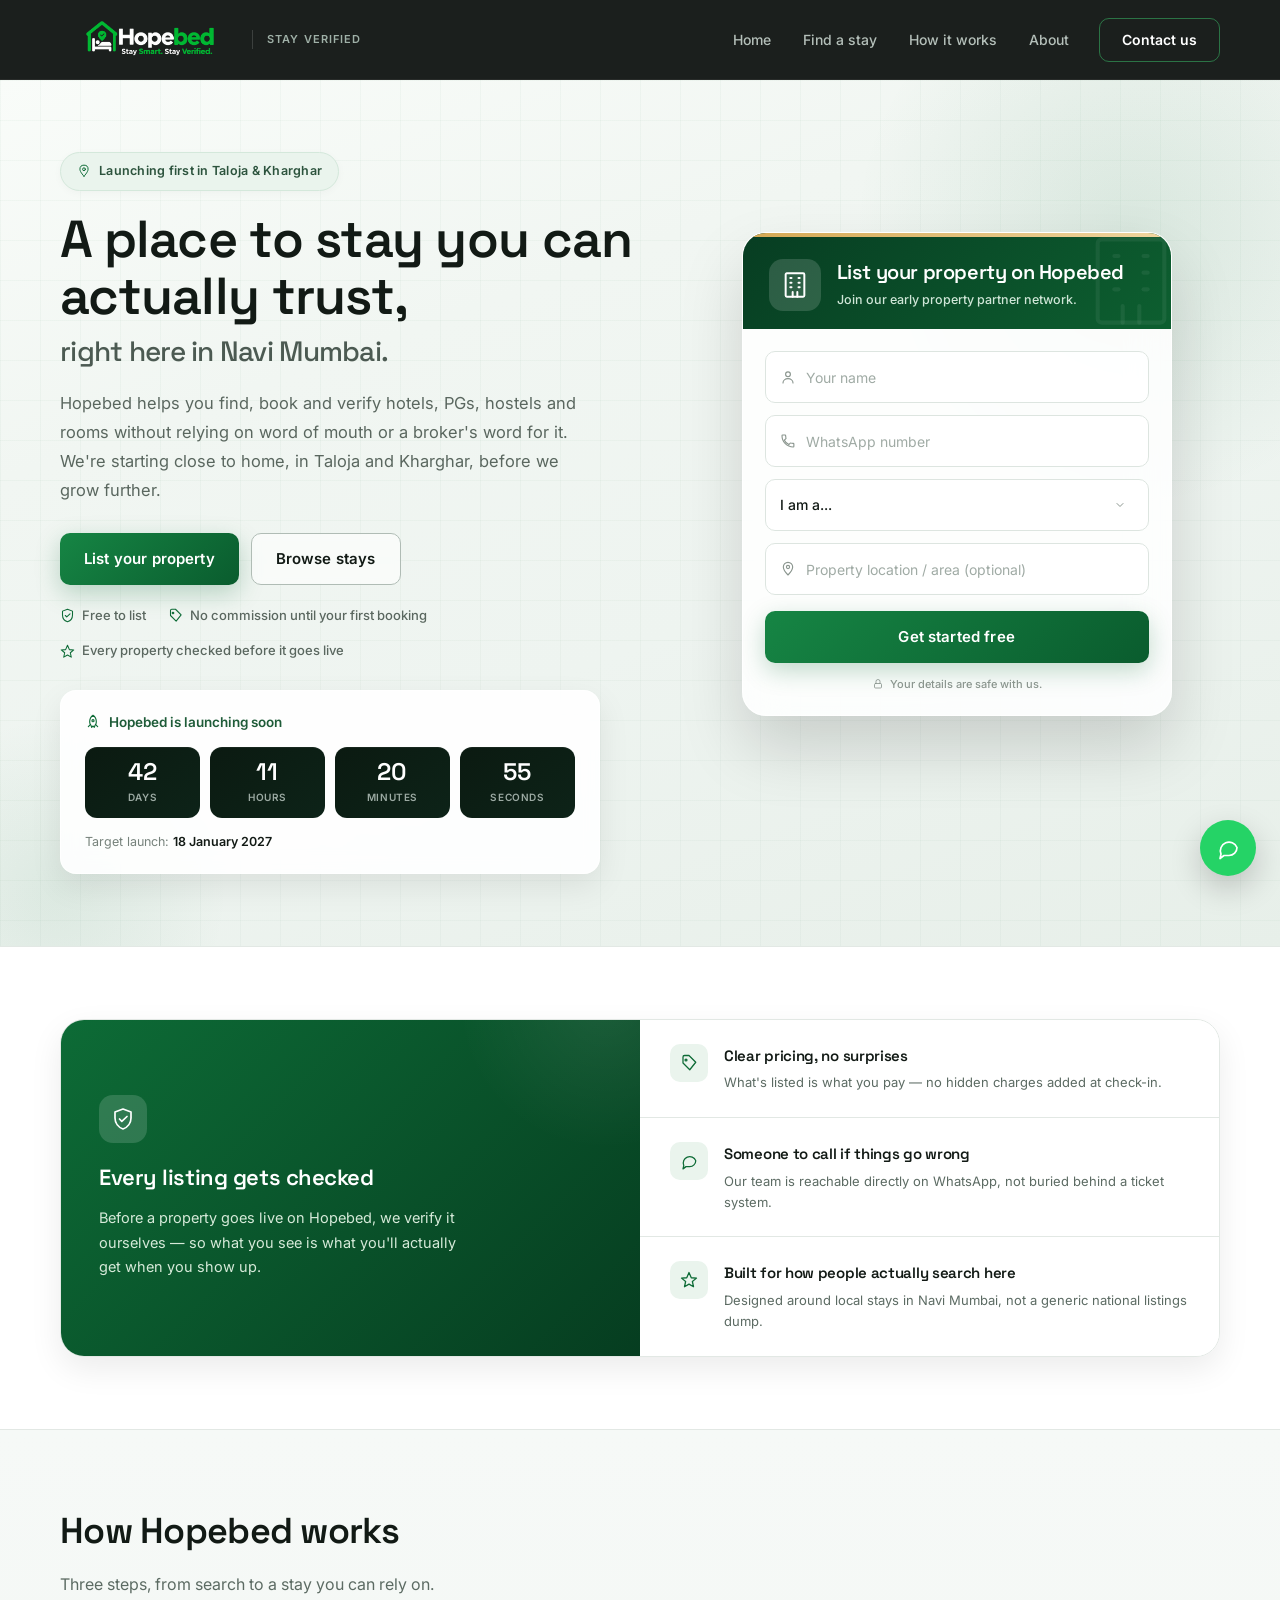
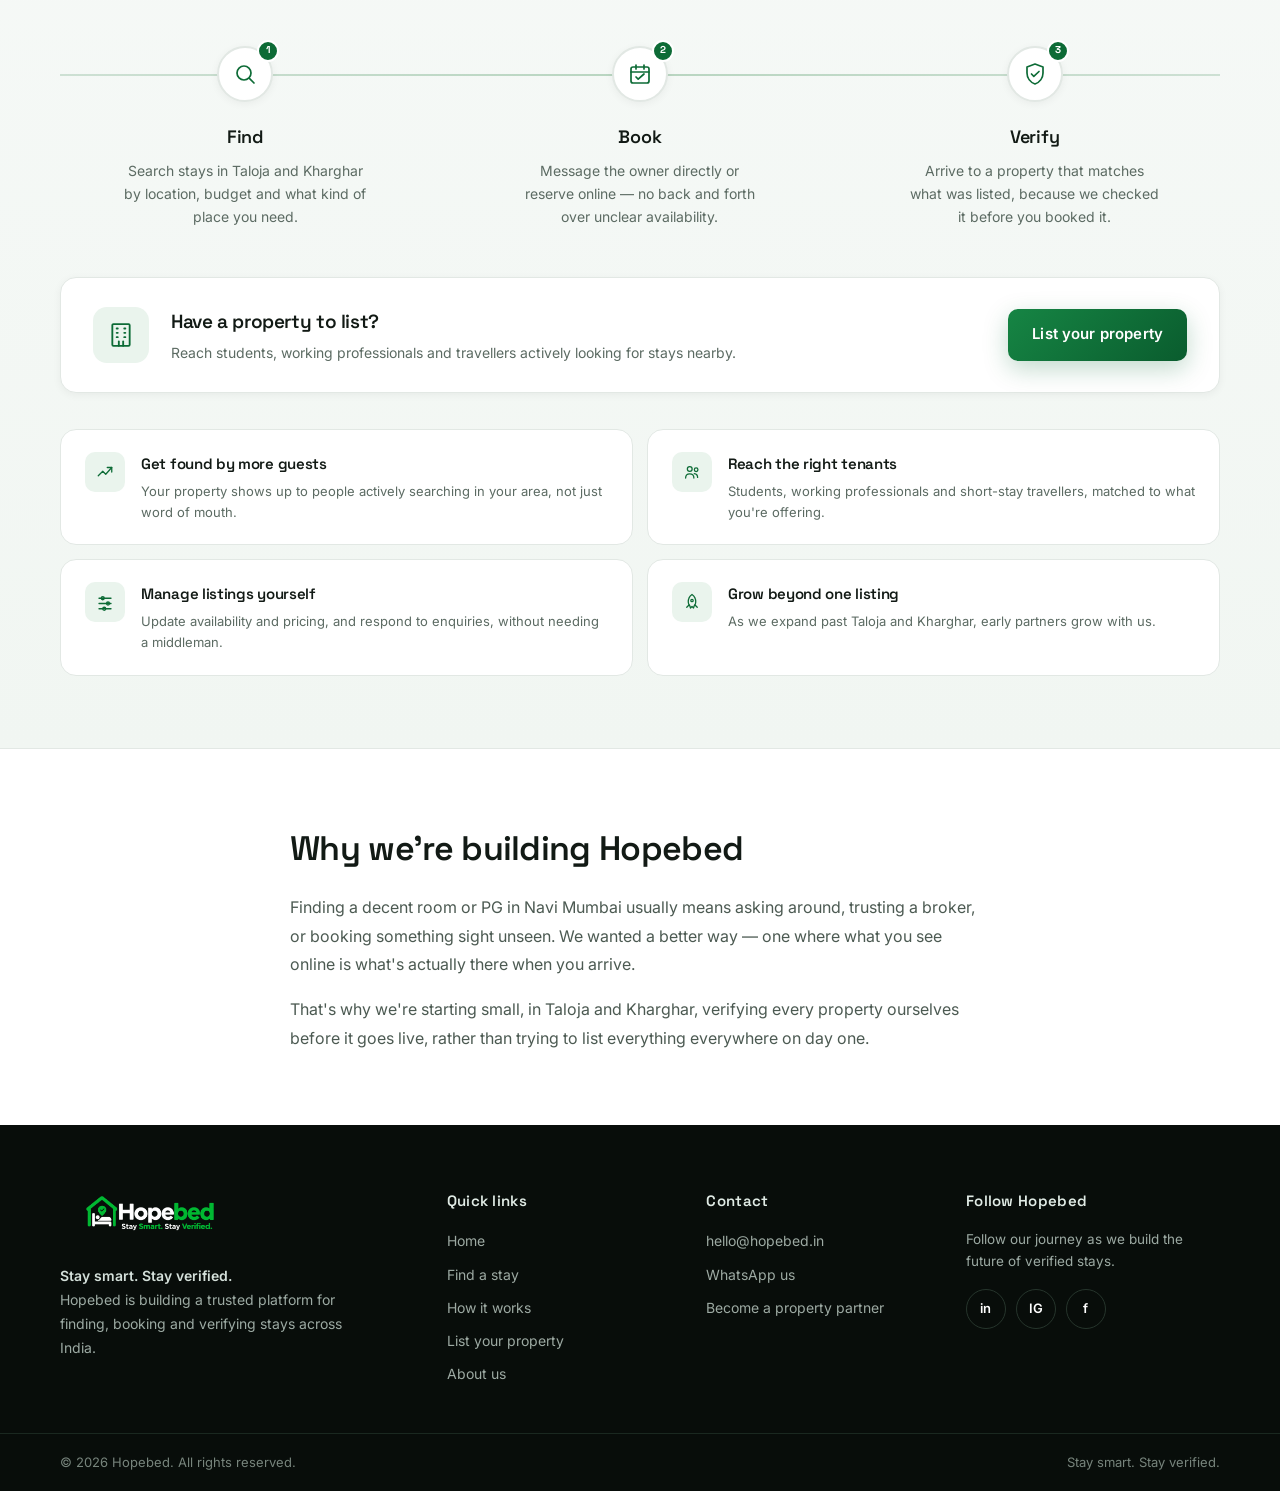
==== commit 483a4517: "Update social media links in index.html Updated social media links to point to actual profiles." ====
--- a/index.html
+++ b/index.html
@@ -1848,10 +1848,10 @@
                 <h3>Follow Hopebed</h3>
                 <p class="social-text">Follow our journey as we build the future of verified stays.</p>
                 <div class="social-links">
-                    <a href="#" aria-label="LinkedIn">in</a>
-                    <a href="#" aria-label="Instagram">IG</a>
-                    <a href="#" aria-label="Facebook">f</a>
-                    <a href="#" aria-label="X">X</a>
+                    <a href="https://www.linkedin.com/company/hopabed" aria-label="LinkedIn">in</a>
+                    <a href="https://www.instagram.com/hopebed.in" aria-label="Instagram">IG</a>
+                    <a href="facebook/hopebed" aria-label="Facebook">f</a>
+                   <!--- <a href="#" aria-label="X">X</a> -->
                 </div>
             </div>
 
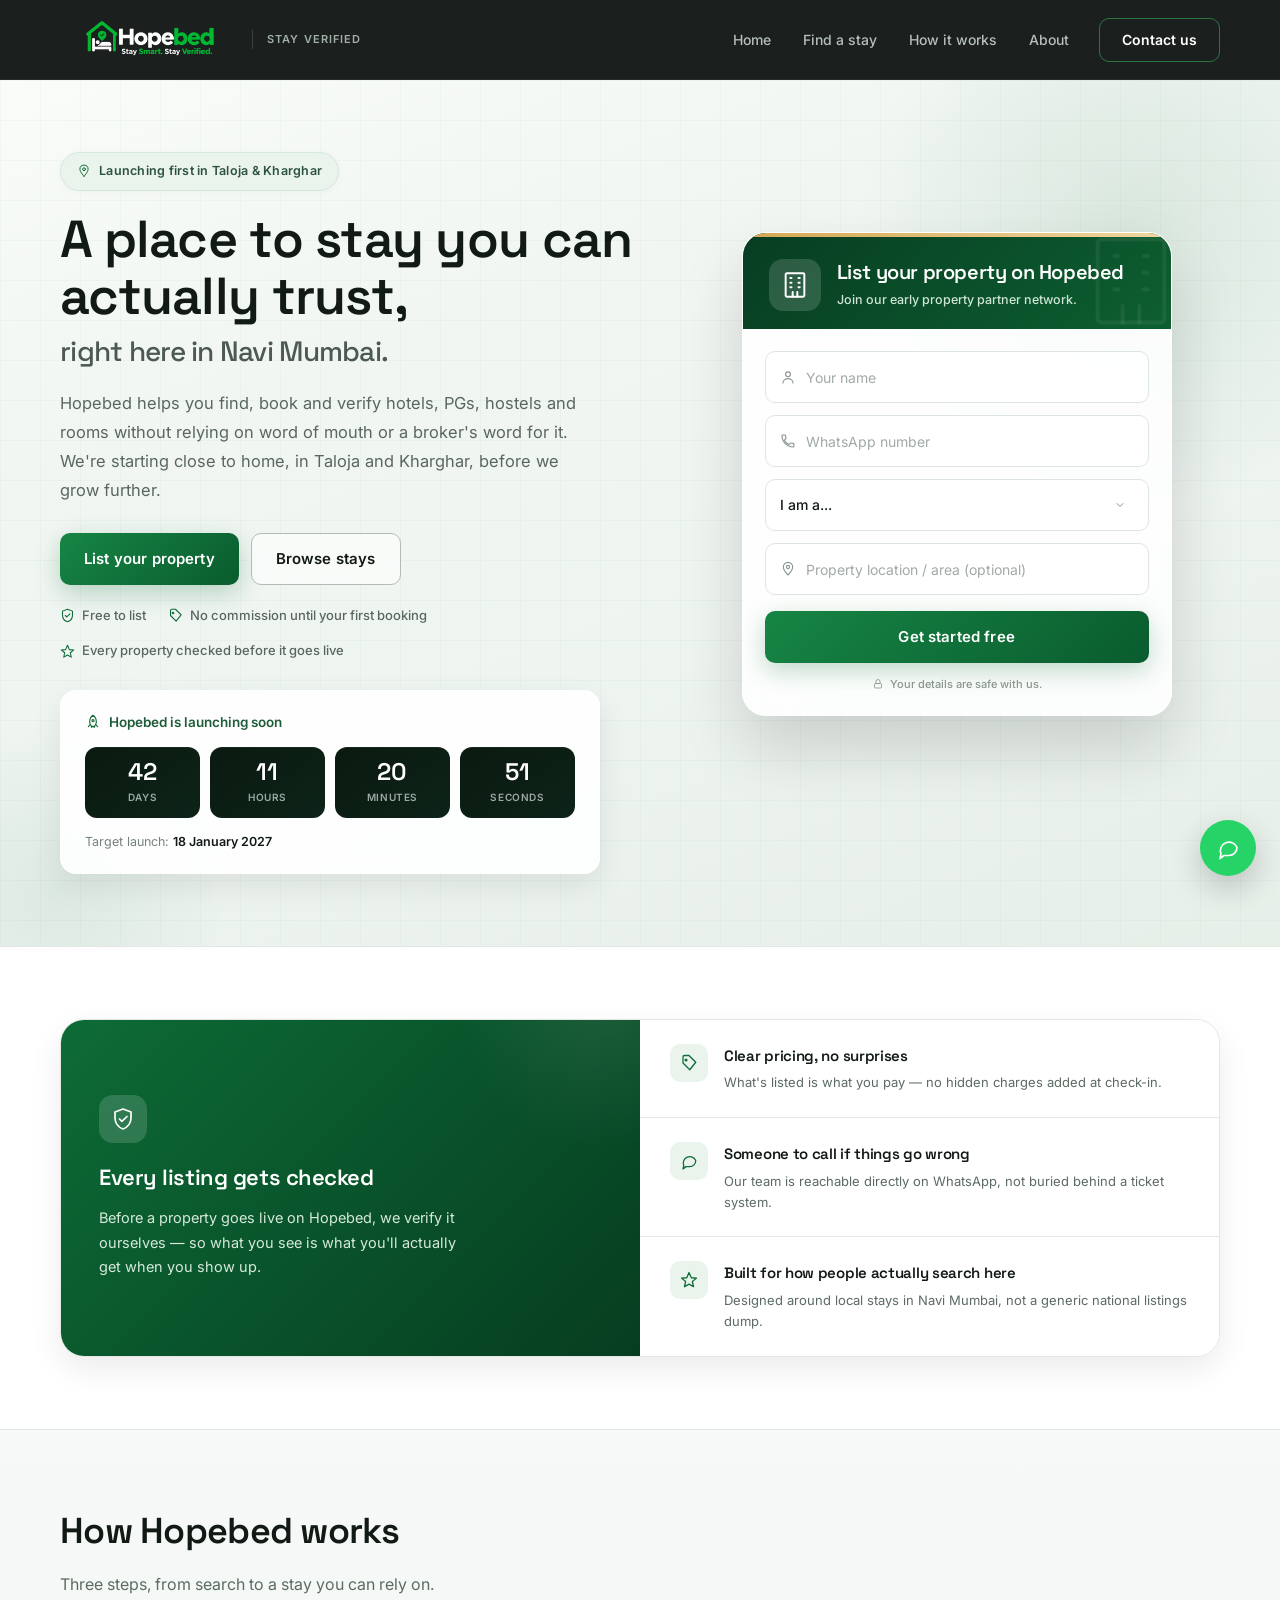
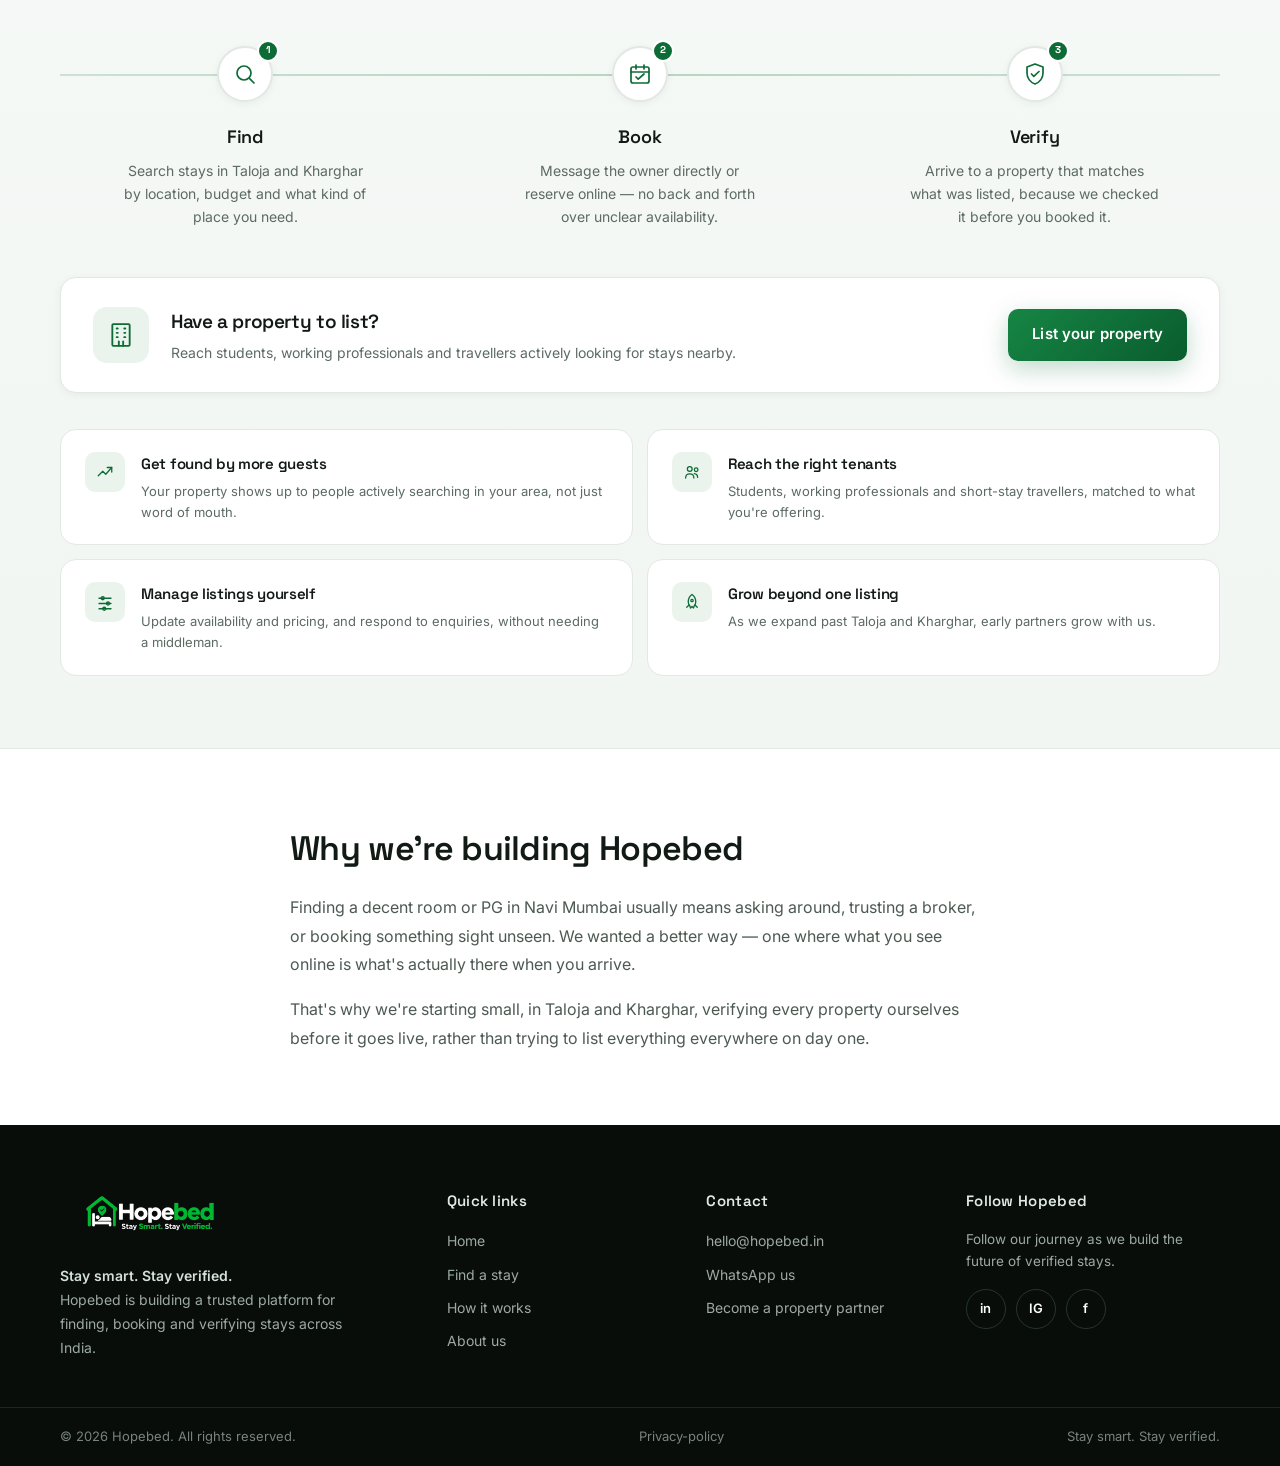
==== commit 6578eb77: "Update index.html" ====
--- a/index.html
+++ b/index.html
@@ -1830,8 +1830,8 @@
                     <a href="#home">Home</a>
                     <a href="find-stay.html">Find a stay</a>
                     <a href="#how">How it works</a>
-                    <a href="#list">List your property</a>
                     <a href="#about">About us</a>
+                
                 </div>
             </div>
 
@@ -1860,7 +1860,9 @@
         <div class="footer-bottom">
             <div class="container footer-bottom-inner">
                 <div>© 2026 Hopebed. All rights reserved.</div>
+                <a href="privacy-policy.html">Privacy-policy</a>
                 <div>Stay smart. Stay verified.</div>
+        
             </div>
         </div>
     </footer>
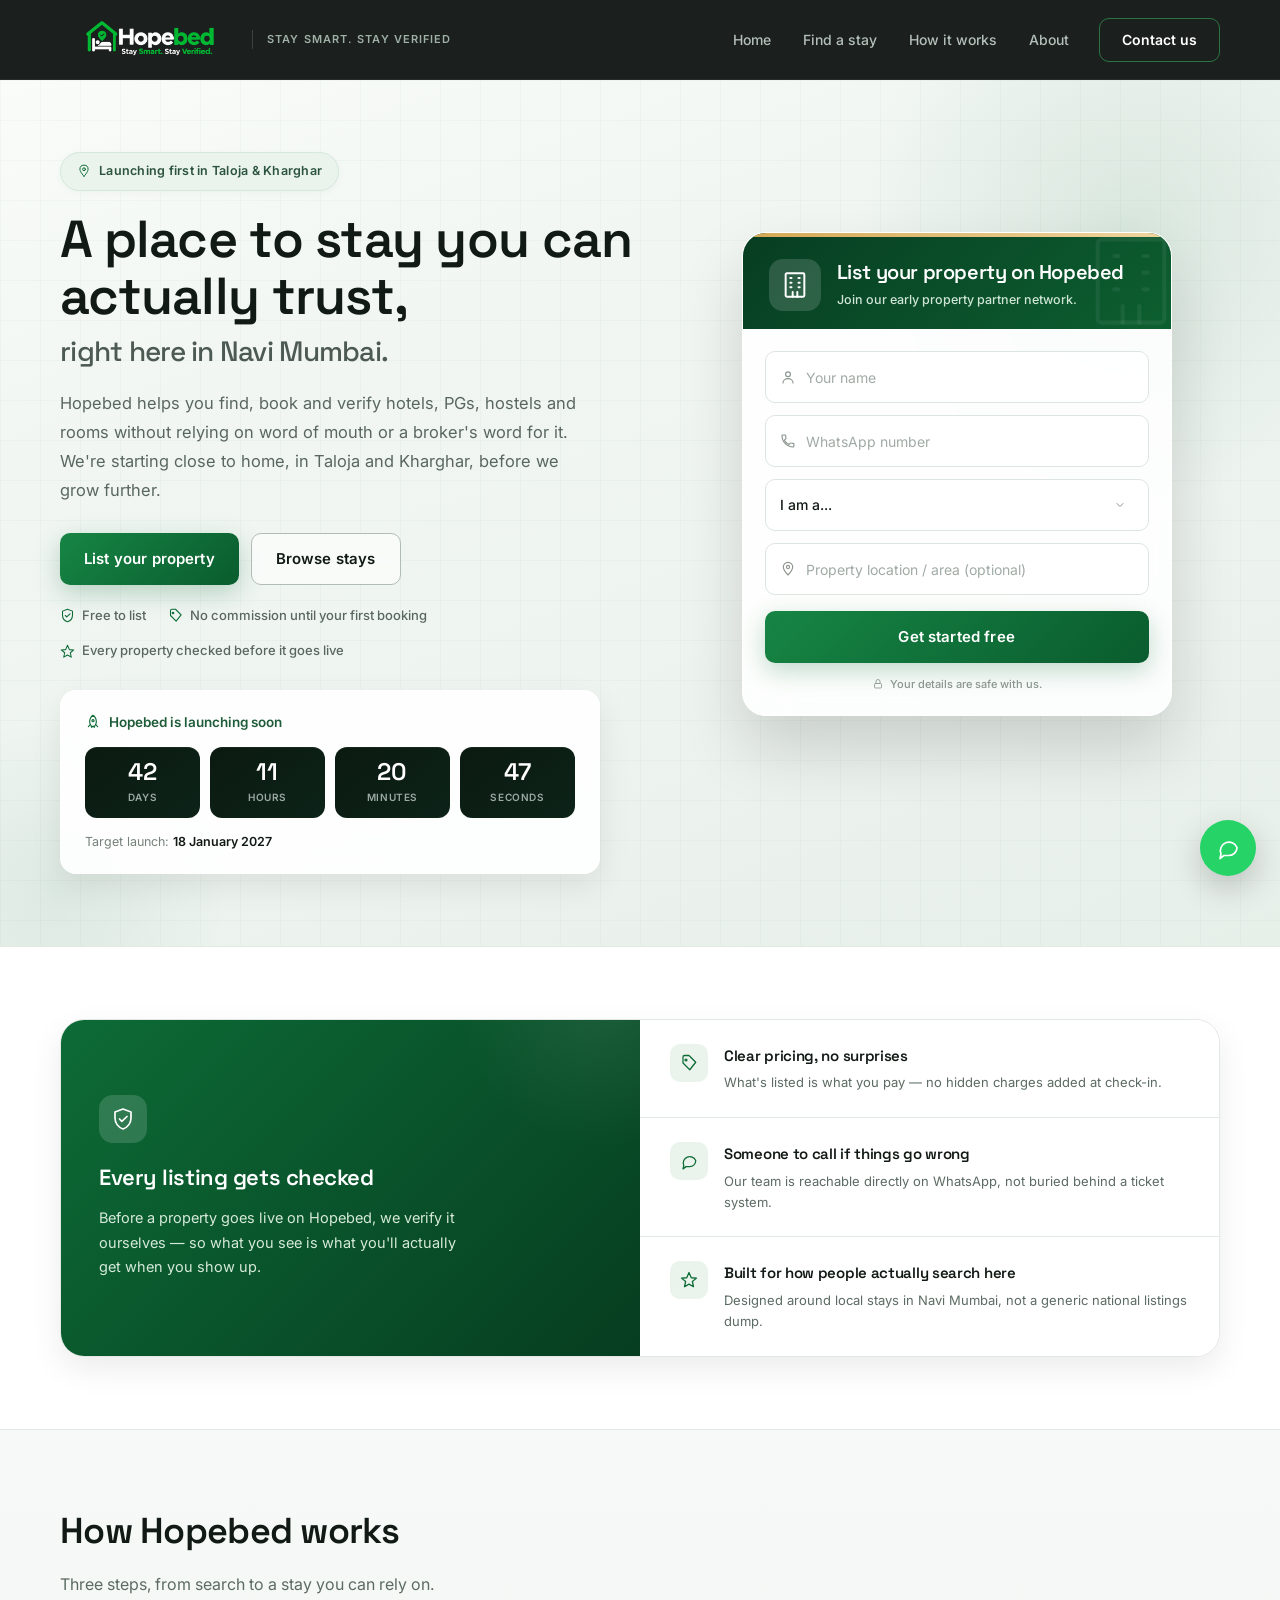
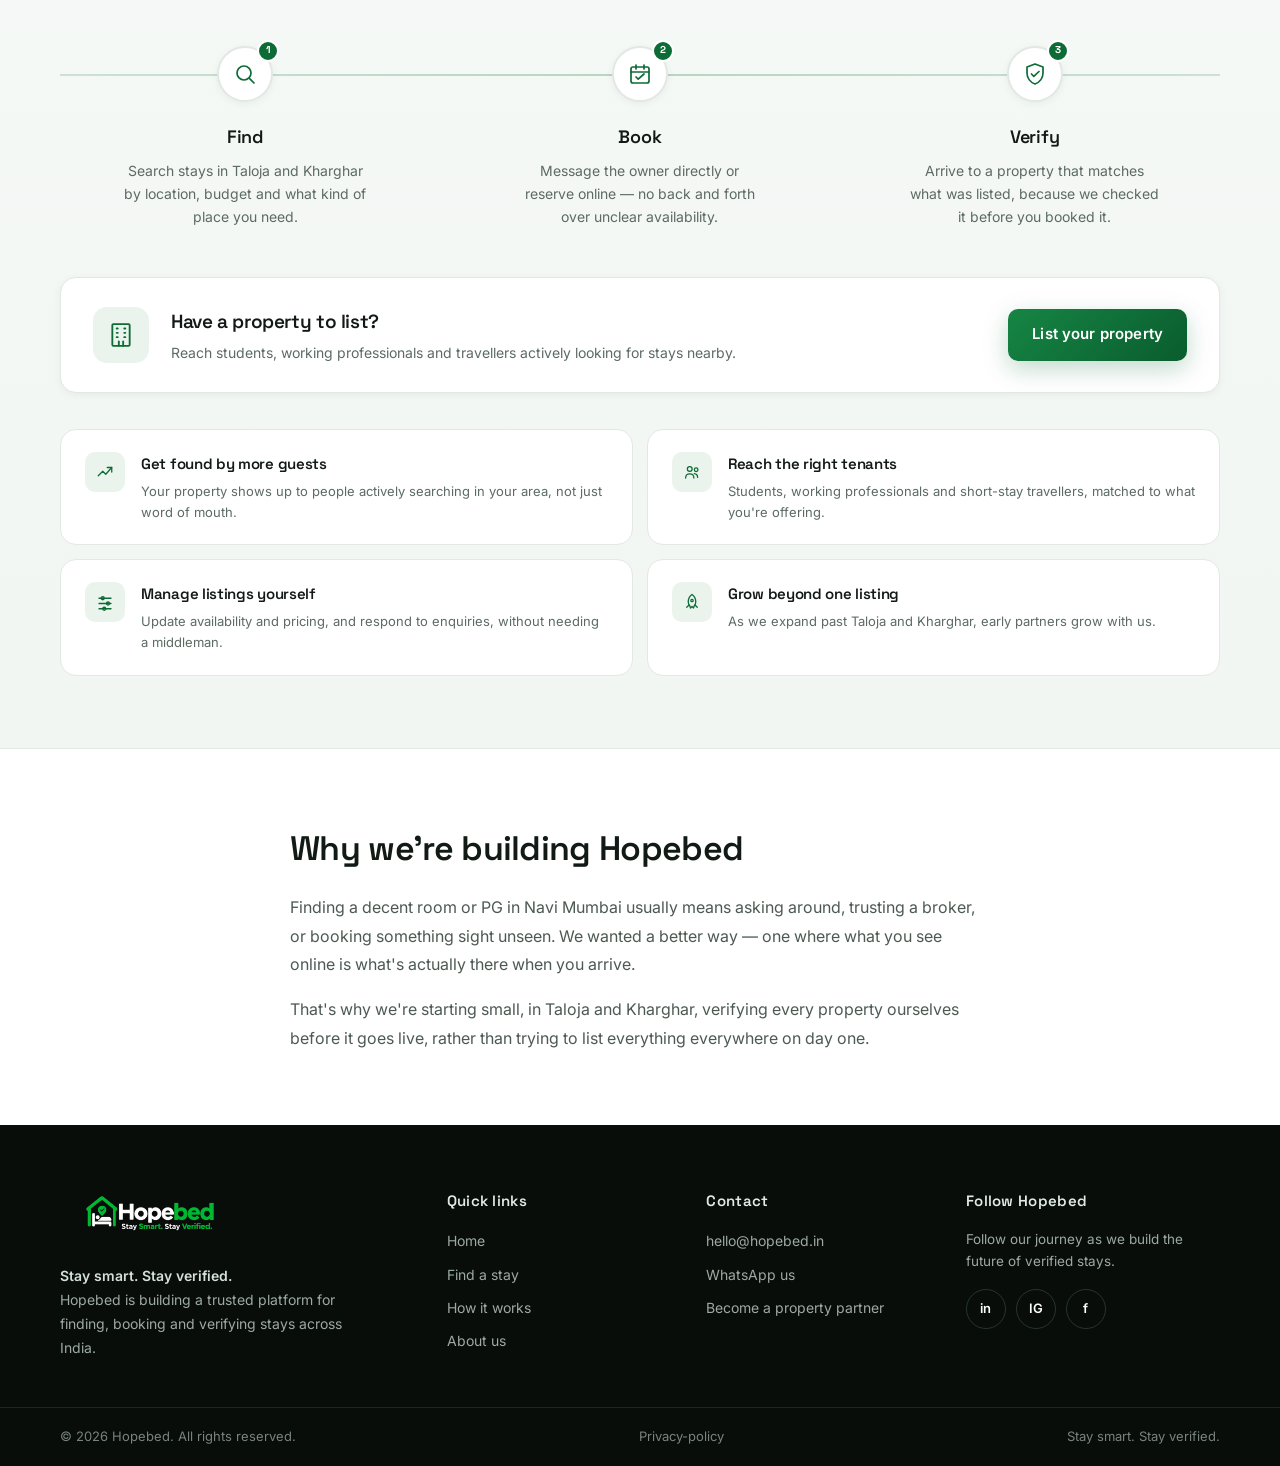
==== commit 3ec0fba6: "Update brand tagline in index.html Stay Smart. Stay Verified" ====
--- a/index.html
+++ b/index.html
@@ -1496,7 +1496,7 @@
                 <span class="brand-logo-wrap">
                     <img src="./assets/Logo_with_background.PNG" alt="Hopebed - Stay Smart. Stay Verified." class="brand-logo">
                 </span>
-                <span class="brand-tagline">Stay Verified</span>
+                <span class="brand-tagline">Stay Smart. Stay Verified</span>
             </a>
 
             <div class="desktop-nav">
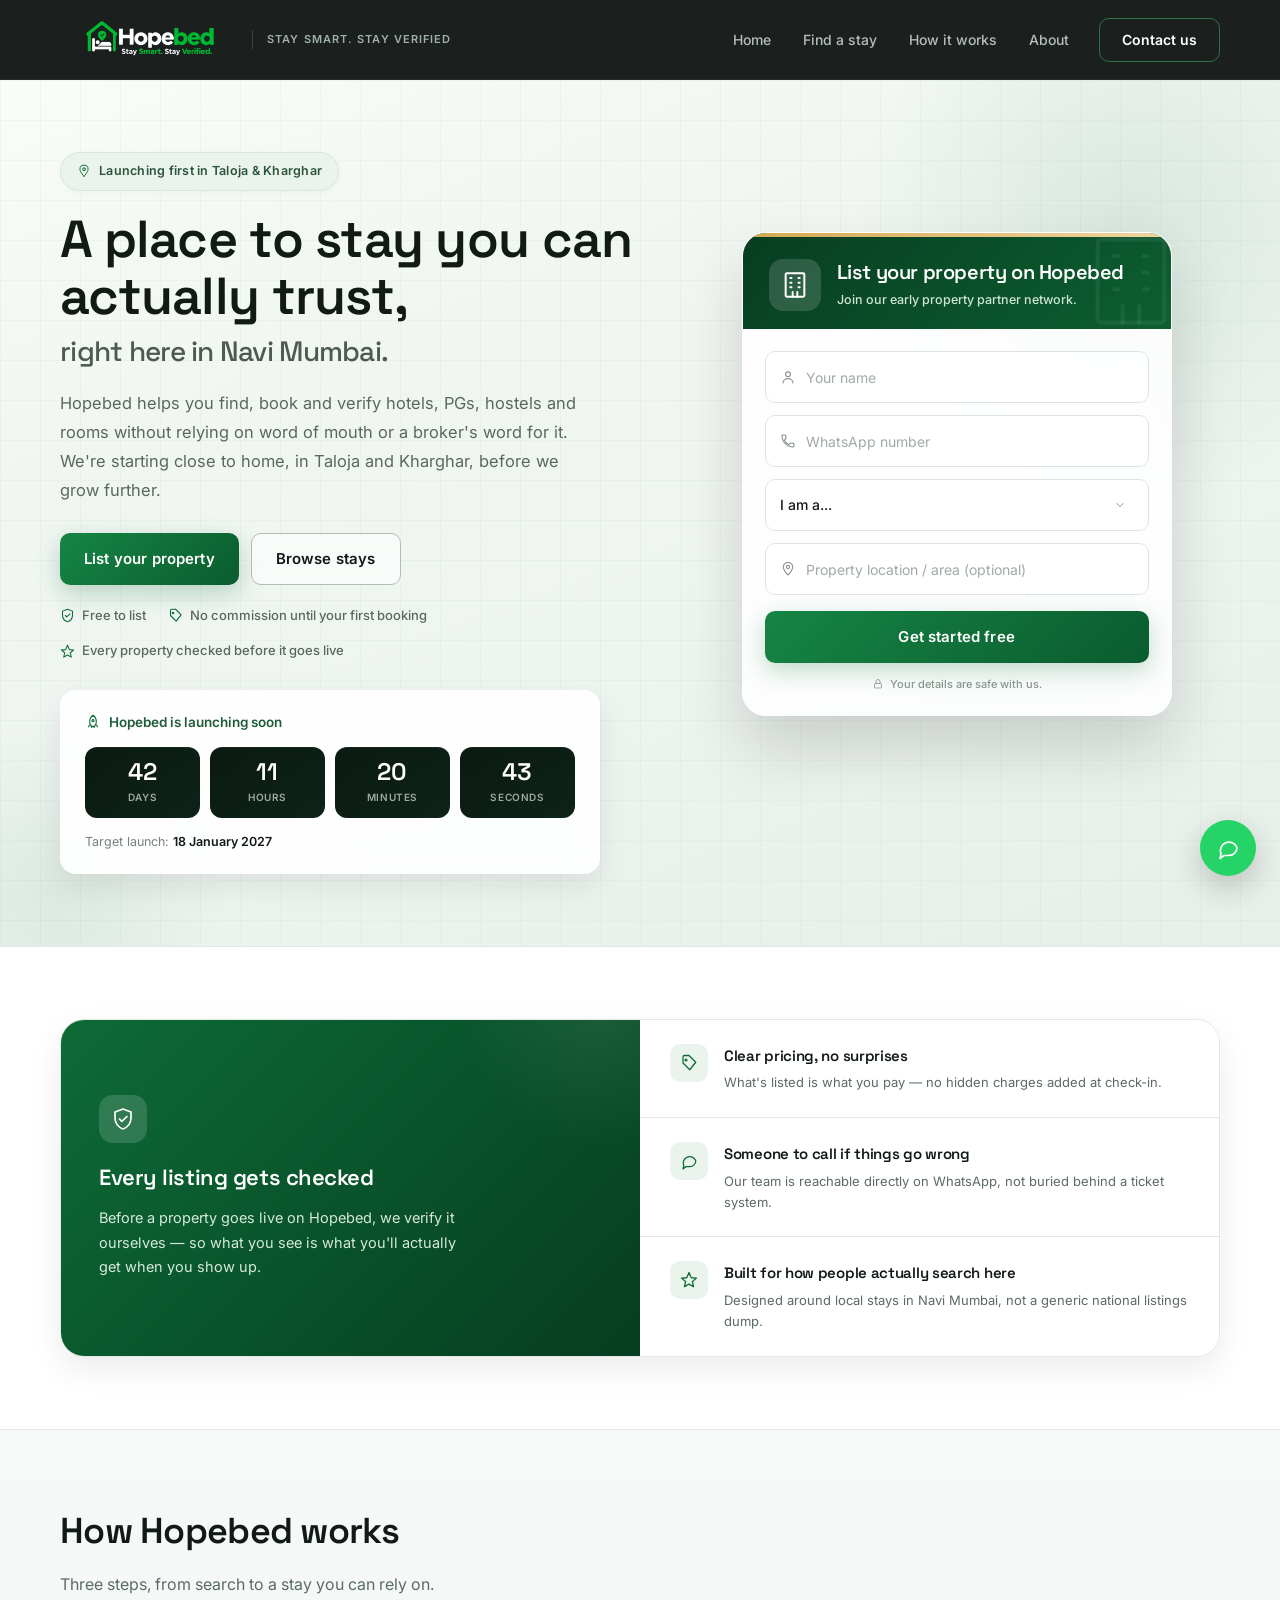
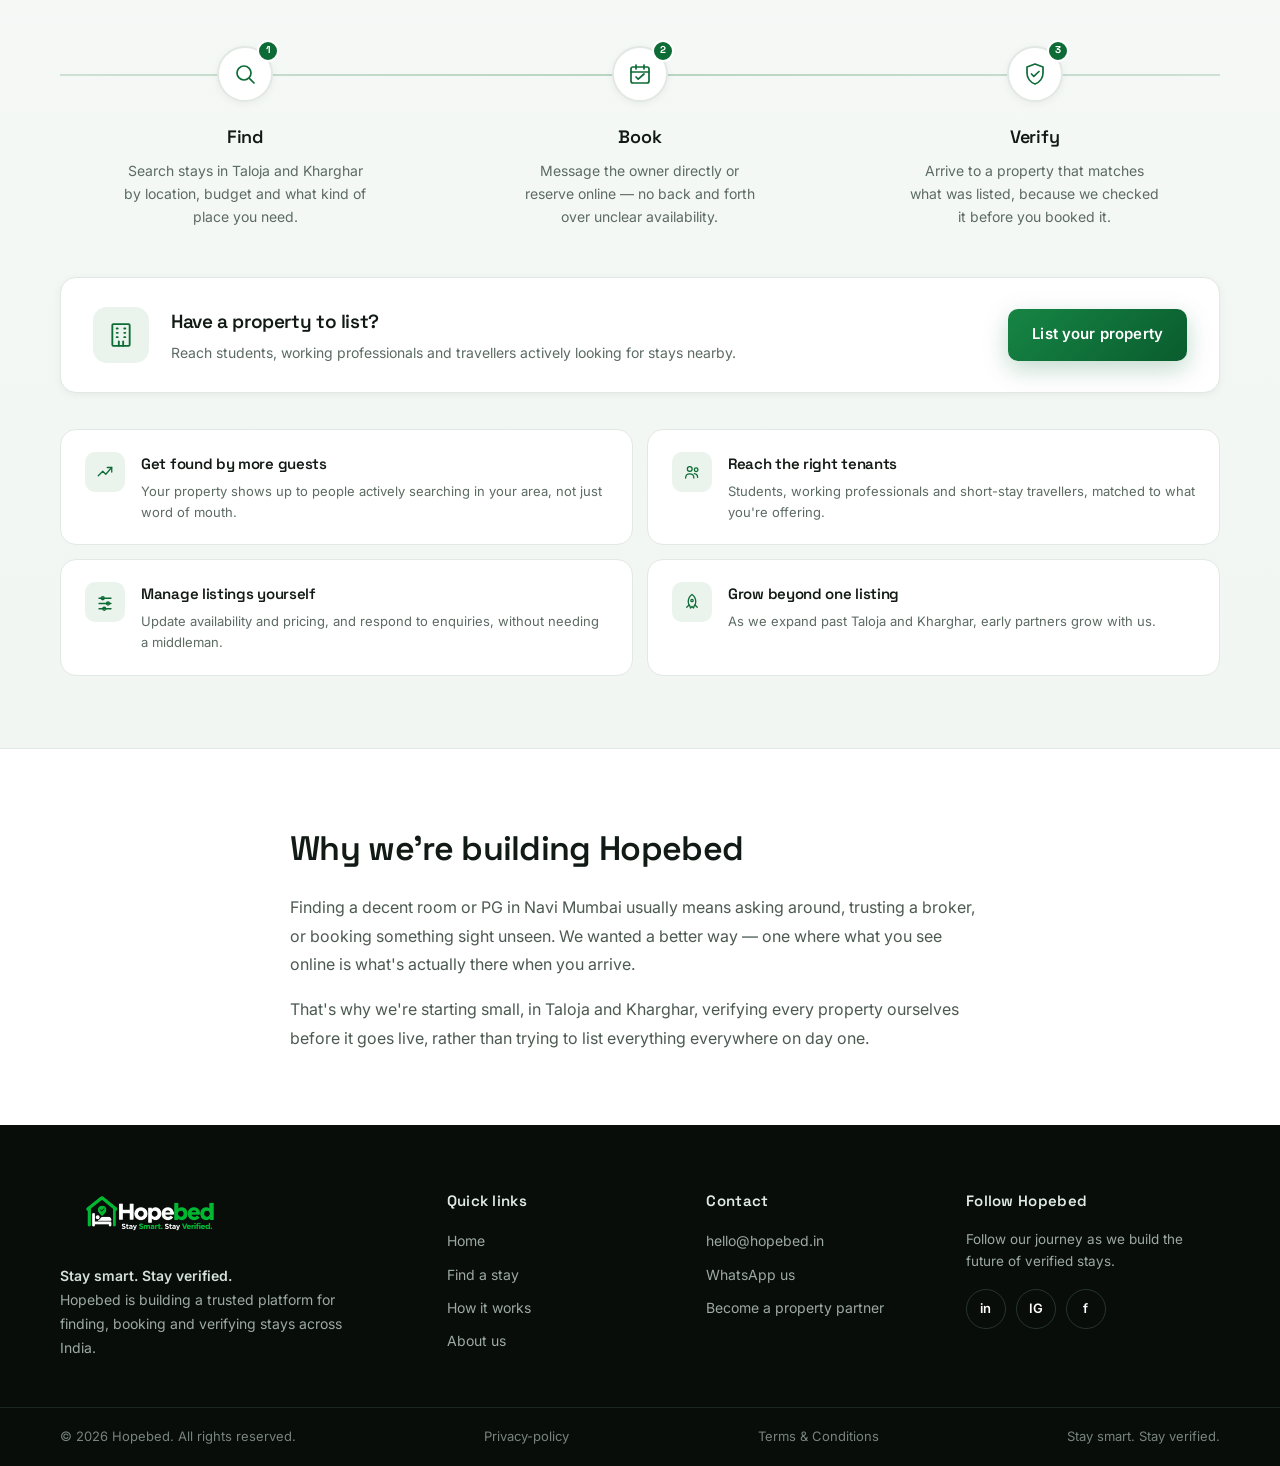
==== commit a771c3e4: "Update index.html" ====
--- a/index.html
+++ b/index.html
@@ -1861,6 +1861,7 @@
             <div class="container footer-bottom-inner">
                 <div>© 2026 Hopebed. All rights reserved.</div>
                 <a href="privacy-policy.html">Privacy-policy</a>
+                <a href="Terms & Conditions.html">Terms & Conditions</a>
                 <div>Stay smart. Stay verified.</div>
         
             </div>
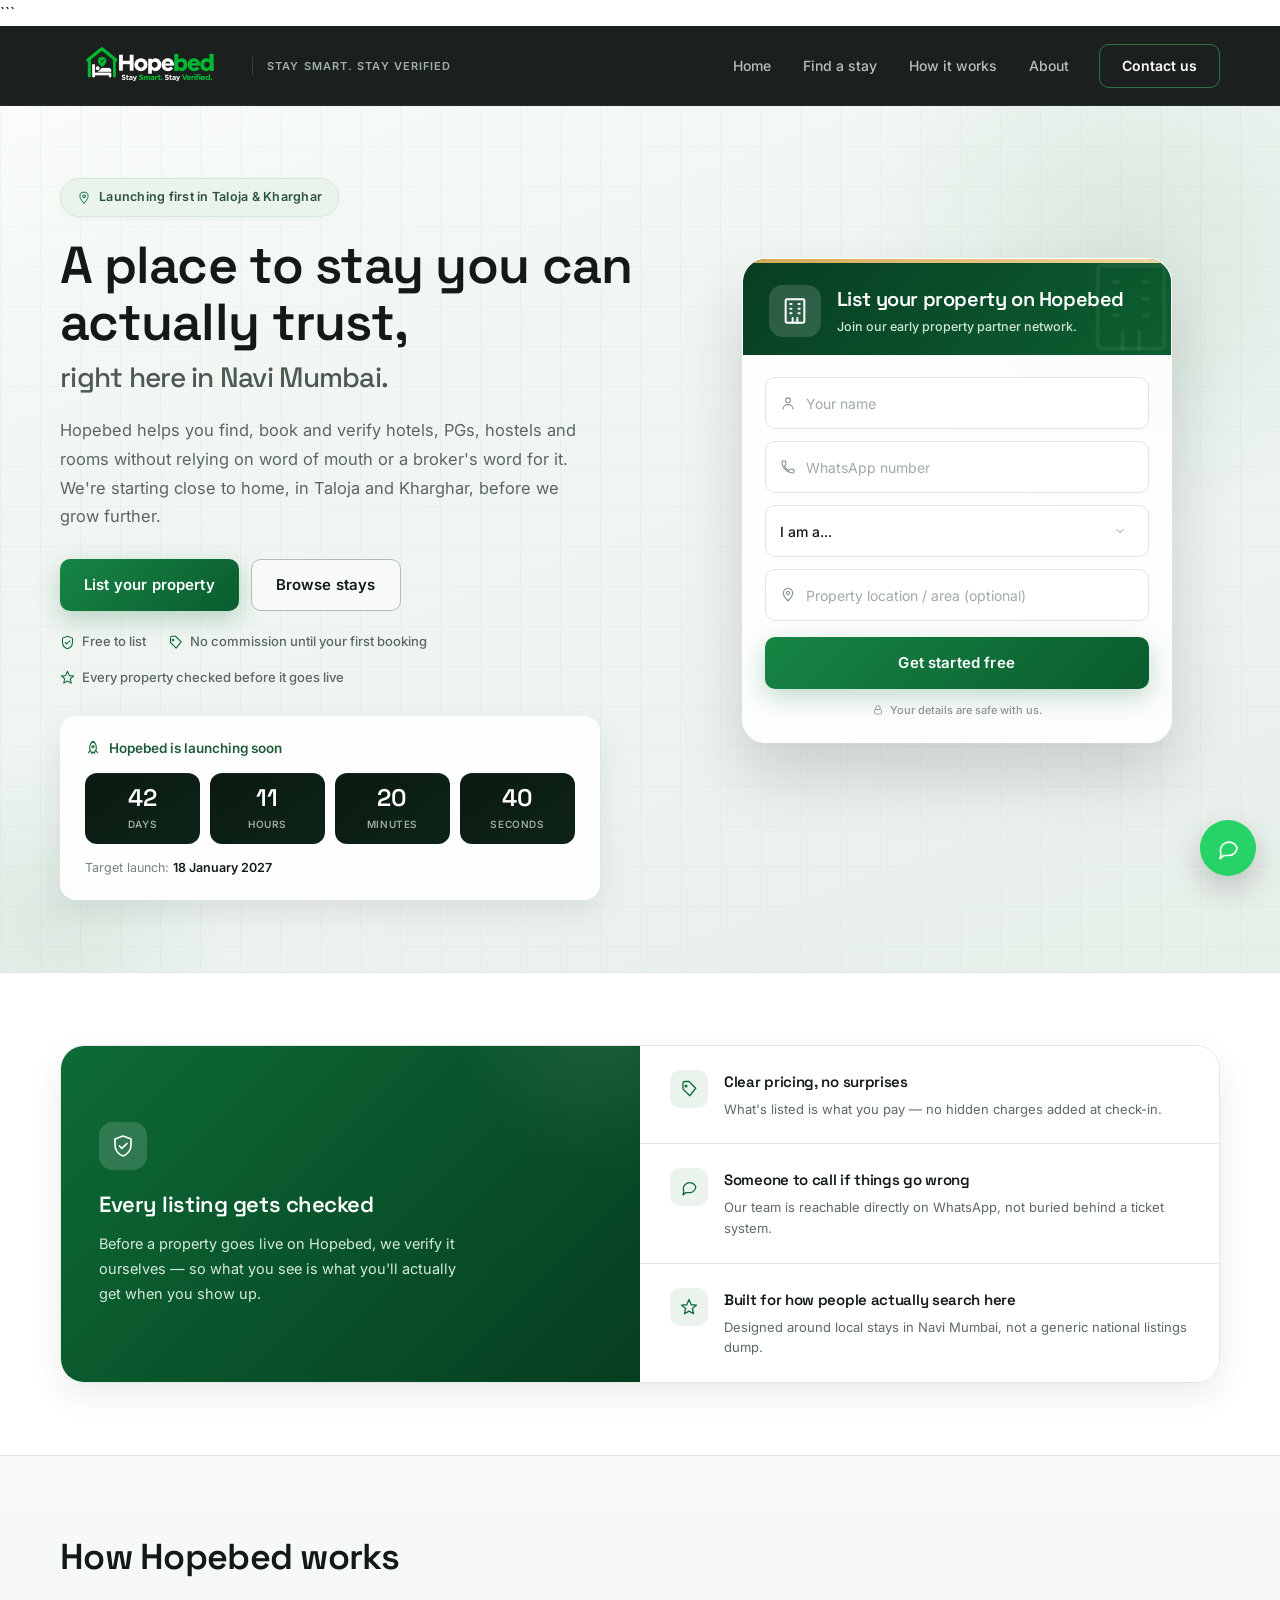
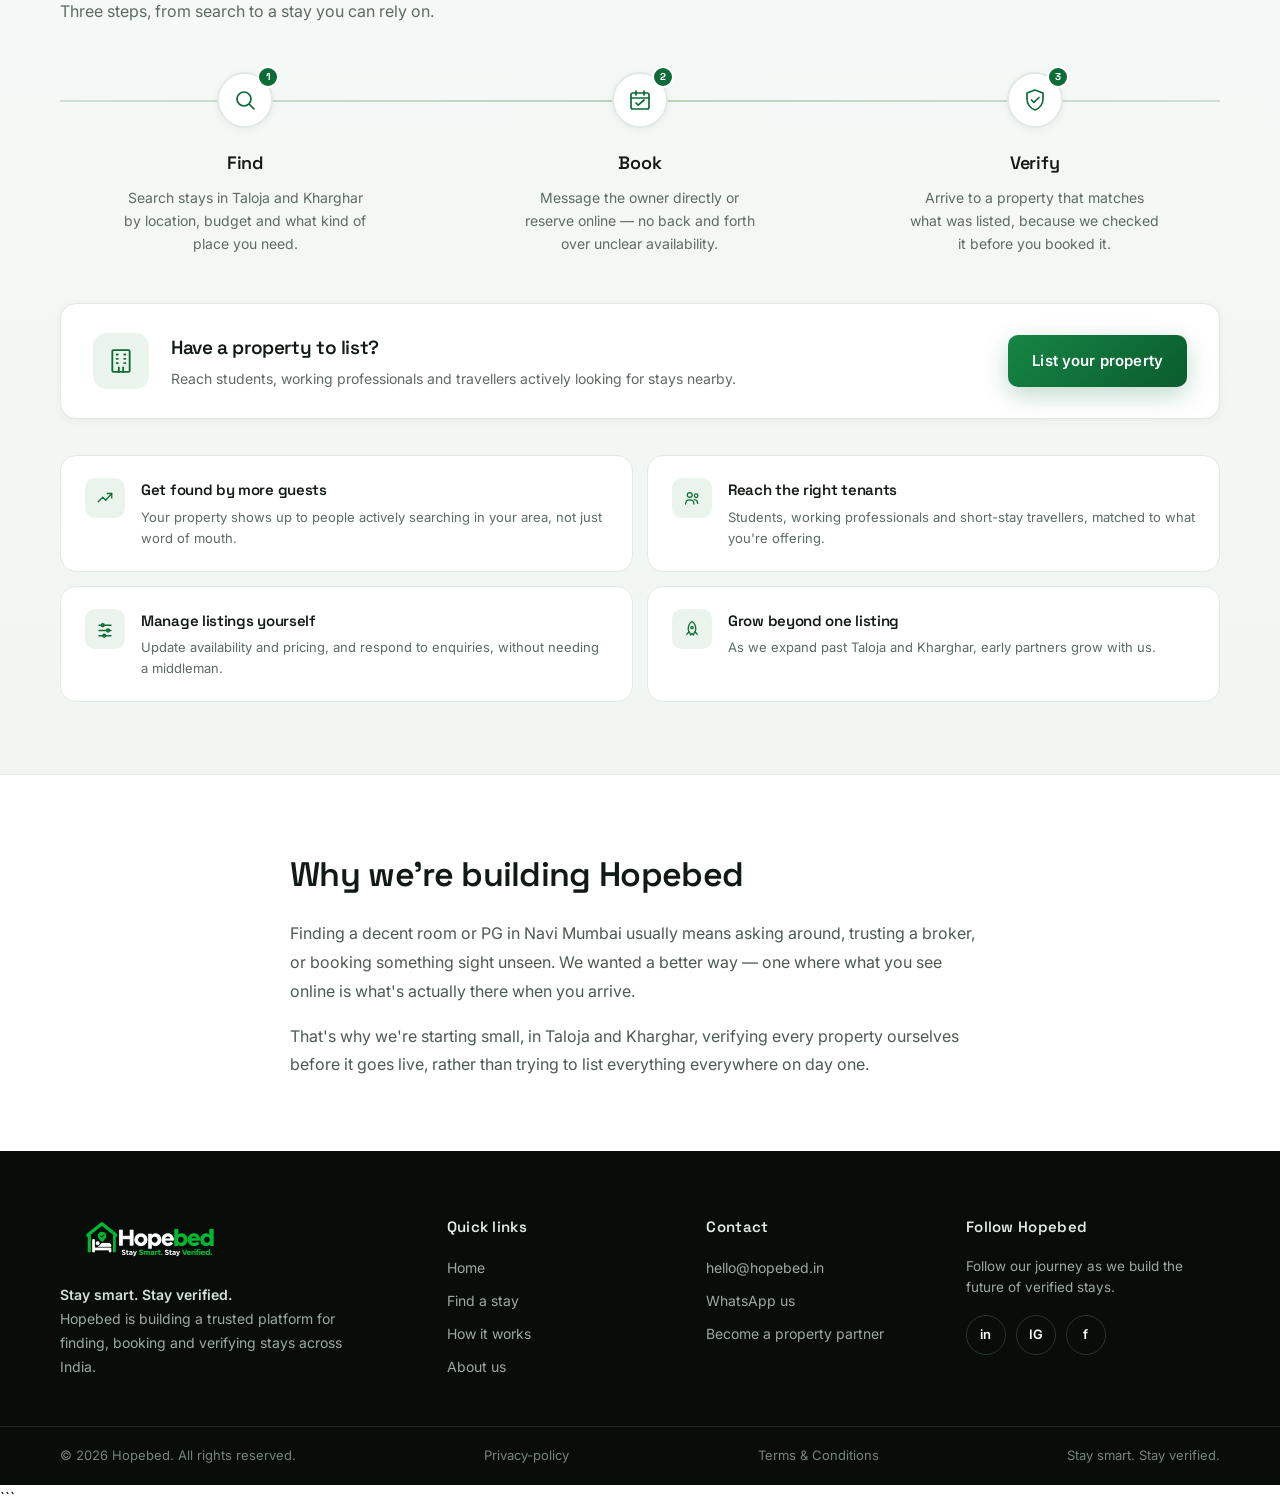
==== commit cdb8959c: "Update index.html" ====
--- a/index.html
+++ b/index.html
@@ -1,6 +1,16 @@
+```
 <!DOCTYPE html>
 <html lang="en-IN">
 <head>
+    <!-- Google Ads tag -->
+    <script async src="https://www.googletagmanager.com/gtag/js?id=AW-836763755"></script>
+    <script>
+        window.dataLayer = window.dataLayer || [];
+        function gtag(){dataLayer.push(arguments);}
+        gtag('js', new Date());
+        gtag('config', 'AW-836763755');
+    </script>
+
     <meta charset="UTF-8">
     <meta name="viewport" content="width=device-width, initial-scale=1.0">
     <meta name="theme-color" content="#0a5c2e">
@@ -1995,3 +2005,4 @@
 
 </body>
 </html>
+```
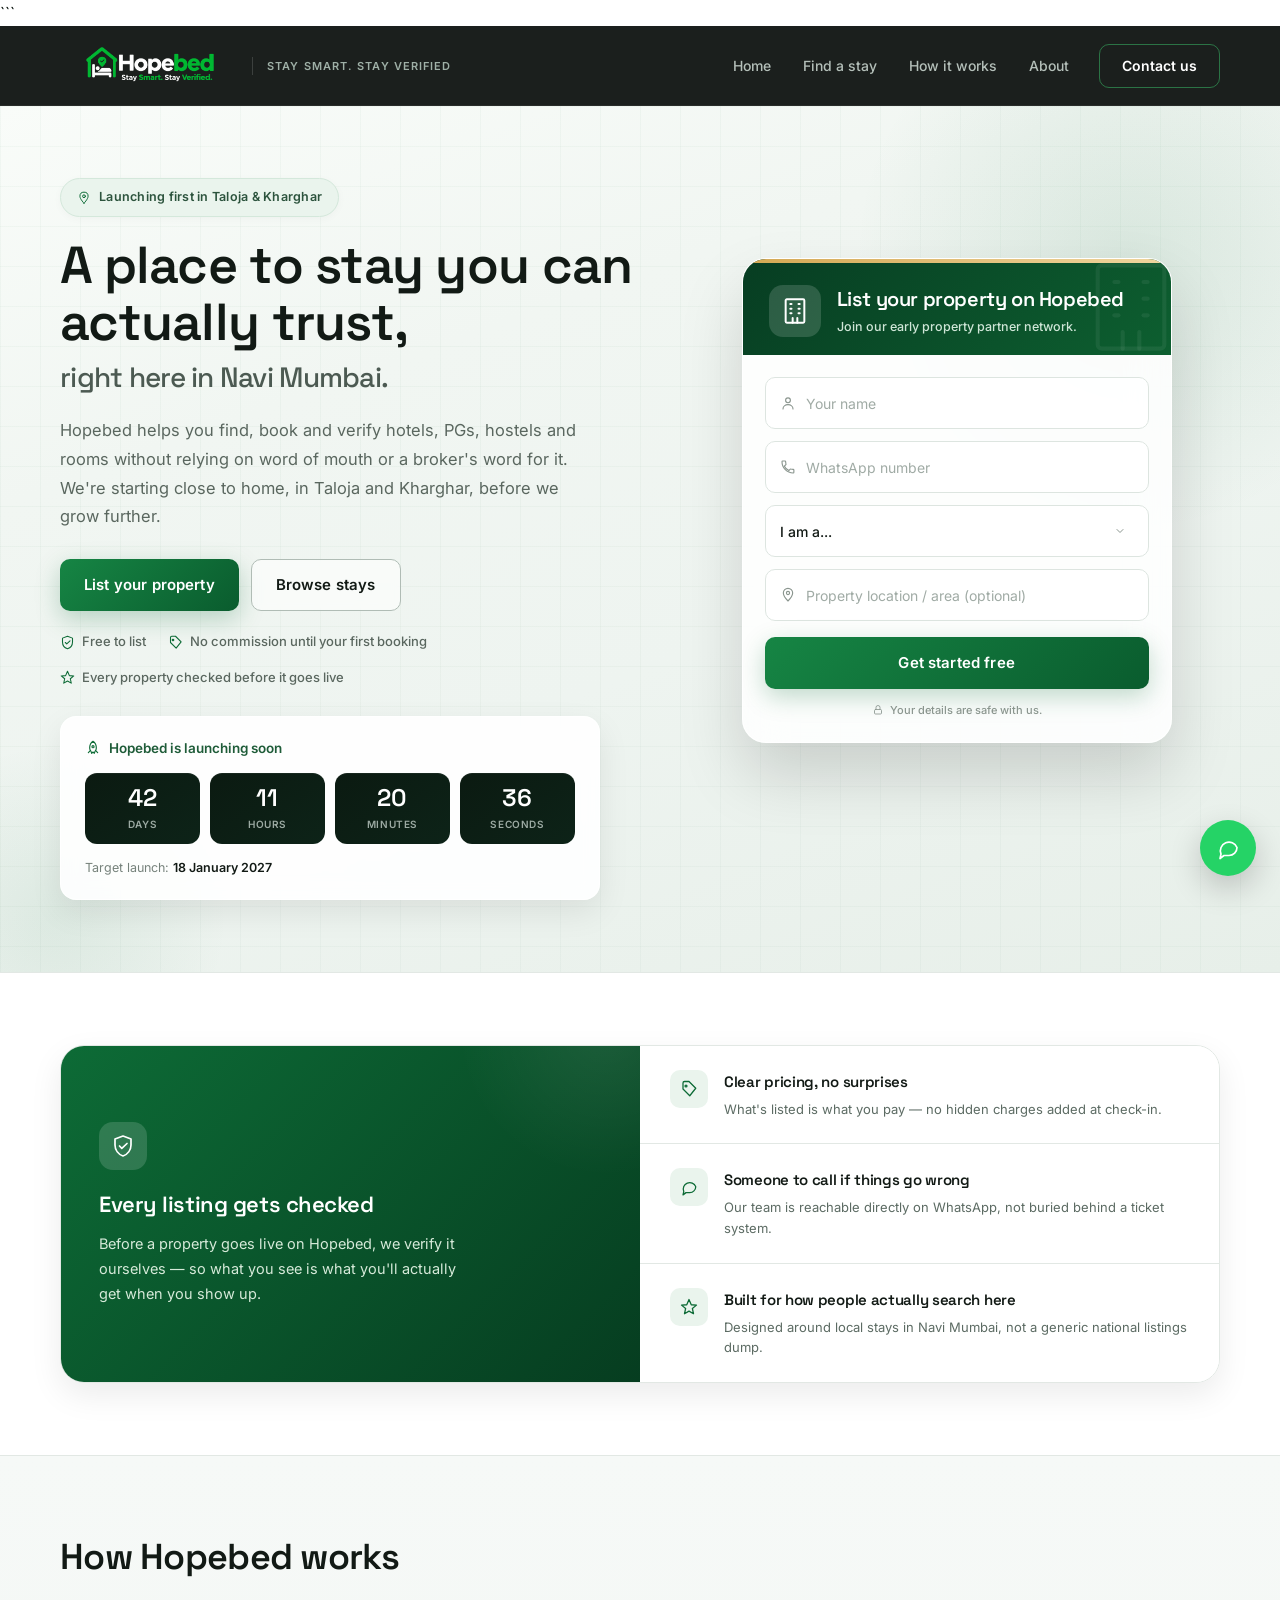
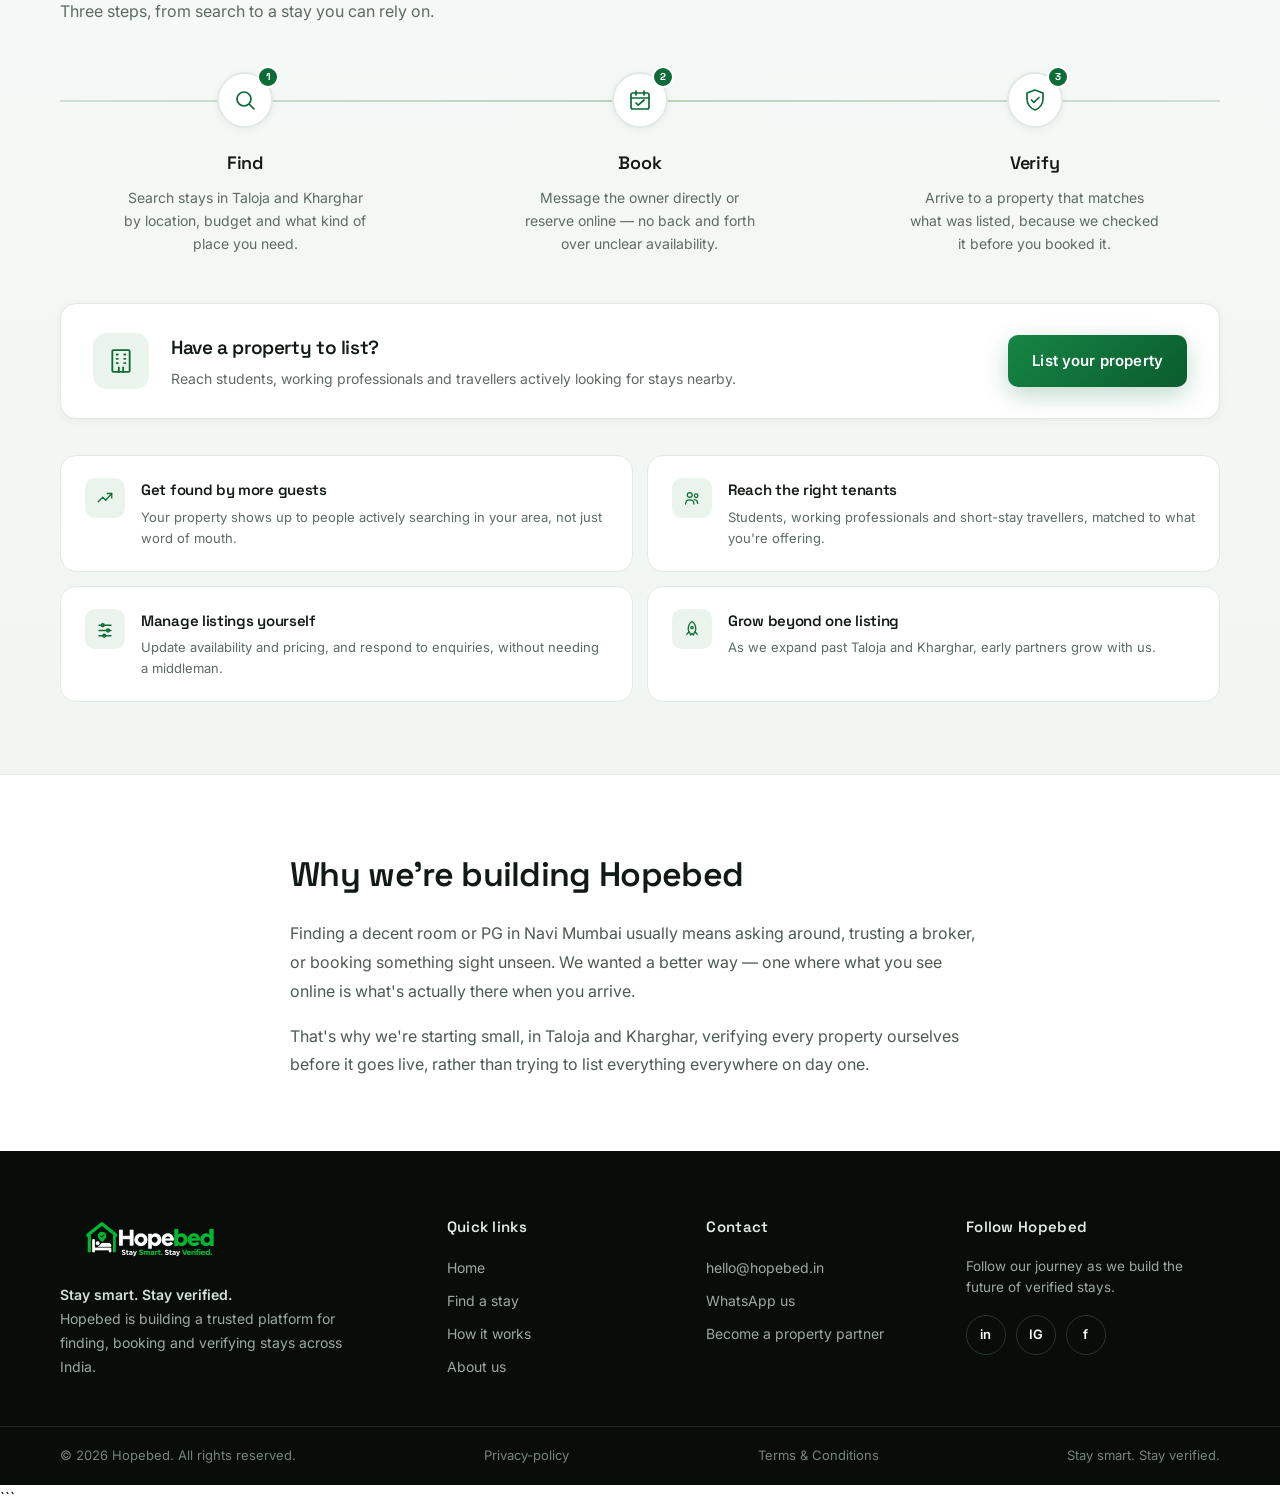
==== commit e916a035: "Update index.html" ====
--- a/index.html
+++ b/index.html
@@ -14,6 +14,7 @@
     <meta charset="UTF-8">
     <meta name="viewport" content="width=device-width, initial-scale=1.0">
     <meta name="theme-color" content="#0a5c2e">
+    <meta name="google-adsense-account" content="ca-pub-5507783627988593">
     <title>Hopebed | Find Verified Hotels, PGs & Hostels in India</title>
     <meta name="description" content="Hopebed is building a trusted platform to discover, book and verify hotels, PGs, hostels, rooms and accommodation in India. Launching first in Taloja and Kharghar, Navi Mumbai.">
     <meta name="author" content="Hopebed">
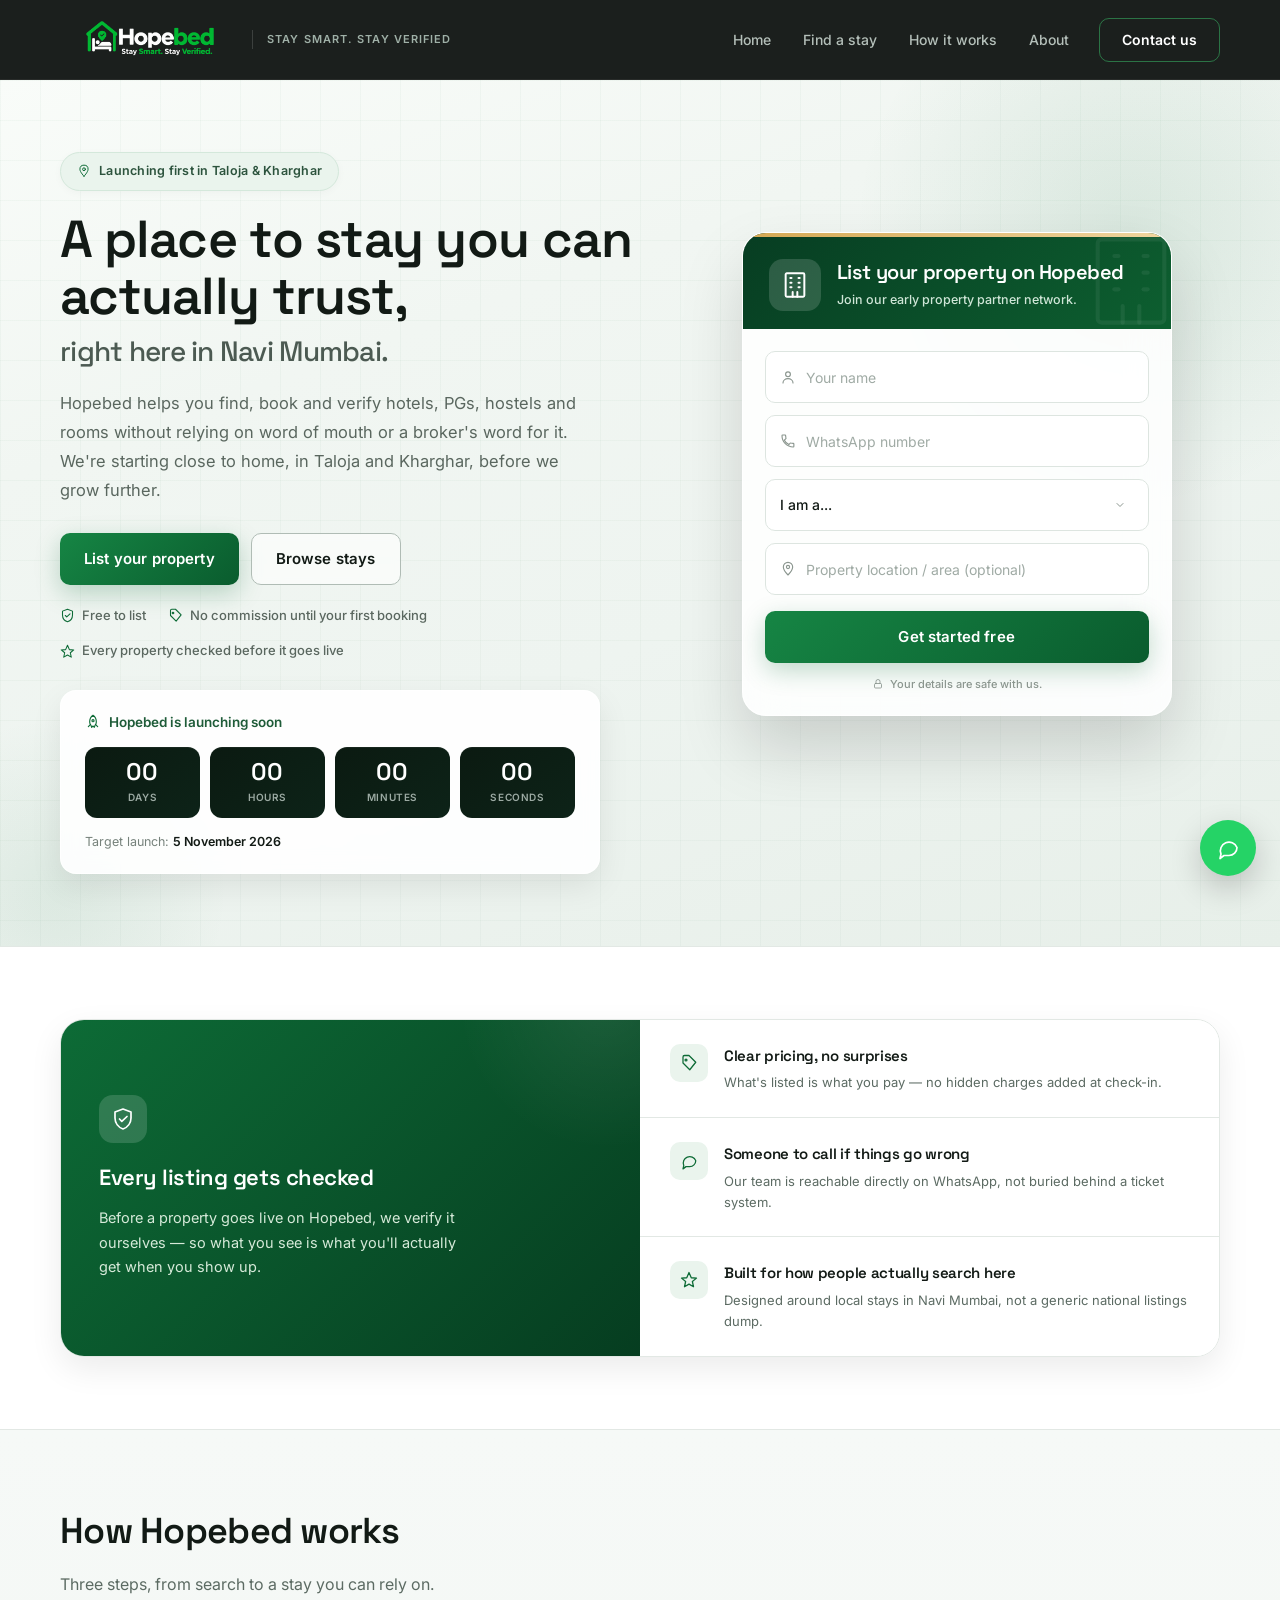
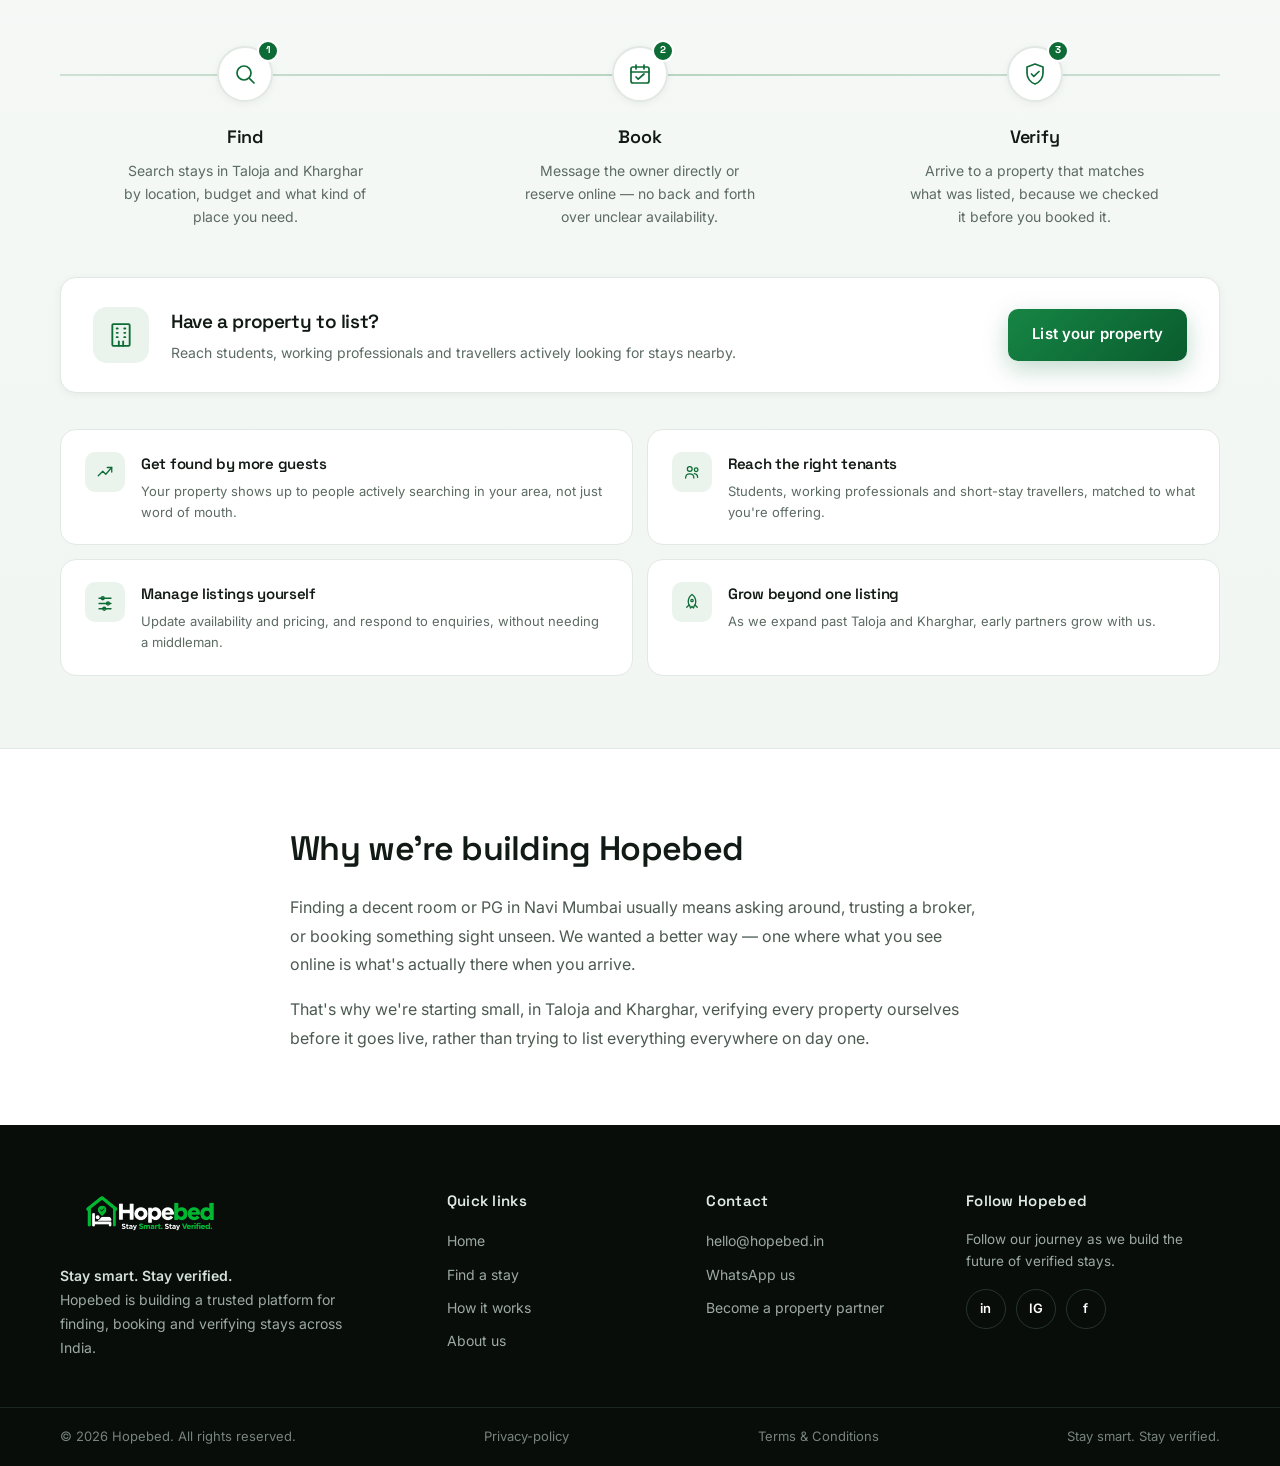
==== commit 6ca468e1: "Update index.html" ====
--- a/index.html
+++ b/index.html
@@ -1,4 +1,3 @@
-```
 <!DOCTYPE html>
 <html lang="en-IN">
 <head>
@@ -1610,7 +1609,7 @@
                             <div class="countdown-box"><span class="countdown-number" id="seconds">00</span><span class="countdown-text">Seconds</span></div>
                         </div>
 
-                        <p class="launch-date">Target launch: <strong>18 January 2027</strong></p>
+                        <p class="launch-date">Target launch: <strong>5 November 2026</strong></p>
                     </div>
                 </div>
 
@@ -1969,7 +1968,7 @@
             });
 
             /* COUNTDOWN */
-            const launchDate = new Date("2027-01-18T00:00:00+05:30").getTime();
+            const launchDate = new Date("2026-11-05T06:59:31+05:30").getTime();
 
             function updateCountdown() {
                 const now = new Date().getTime();
@@ -2006,4 +2005,3 @@
 
 </body>
 </html>
-```
